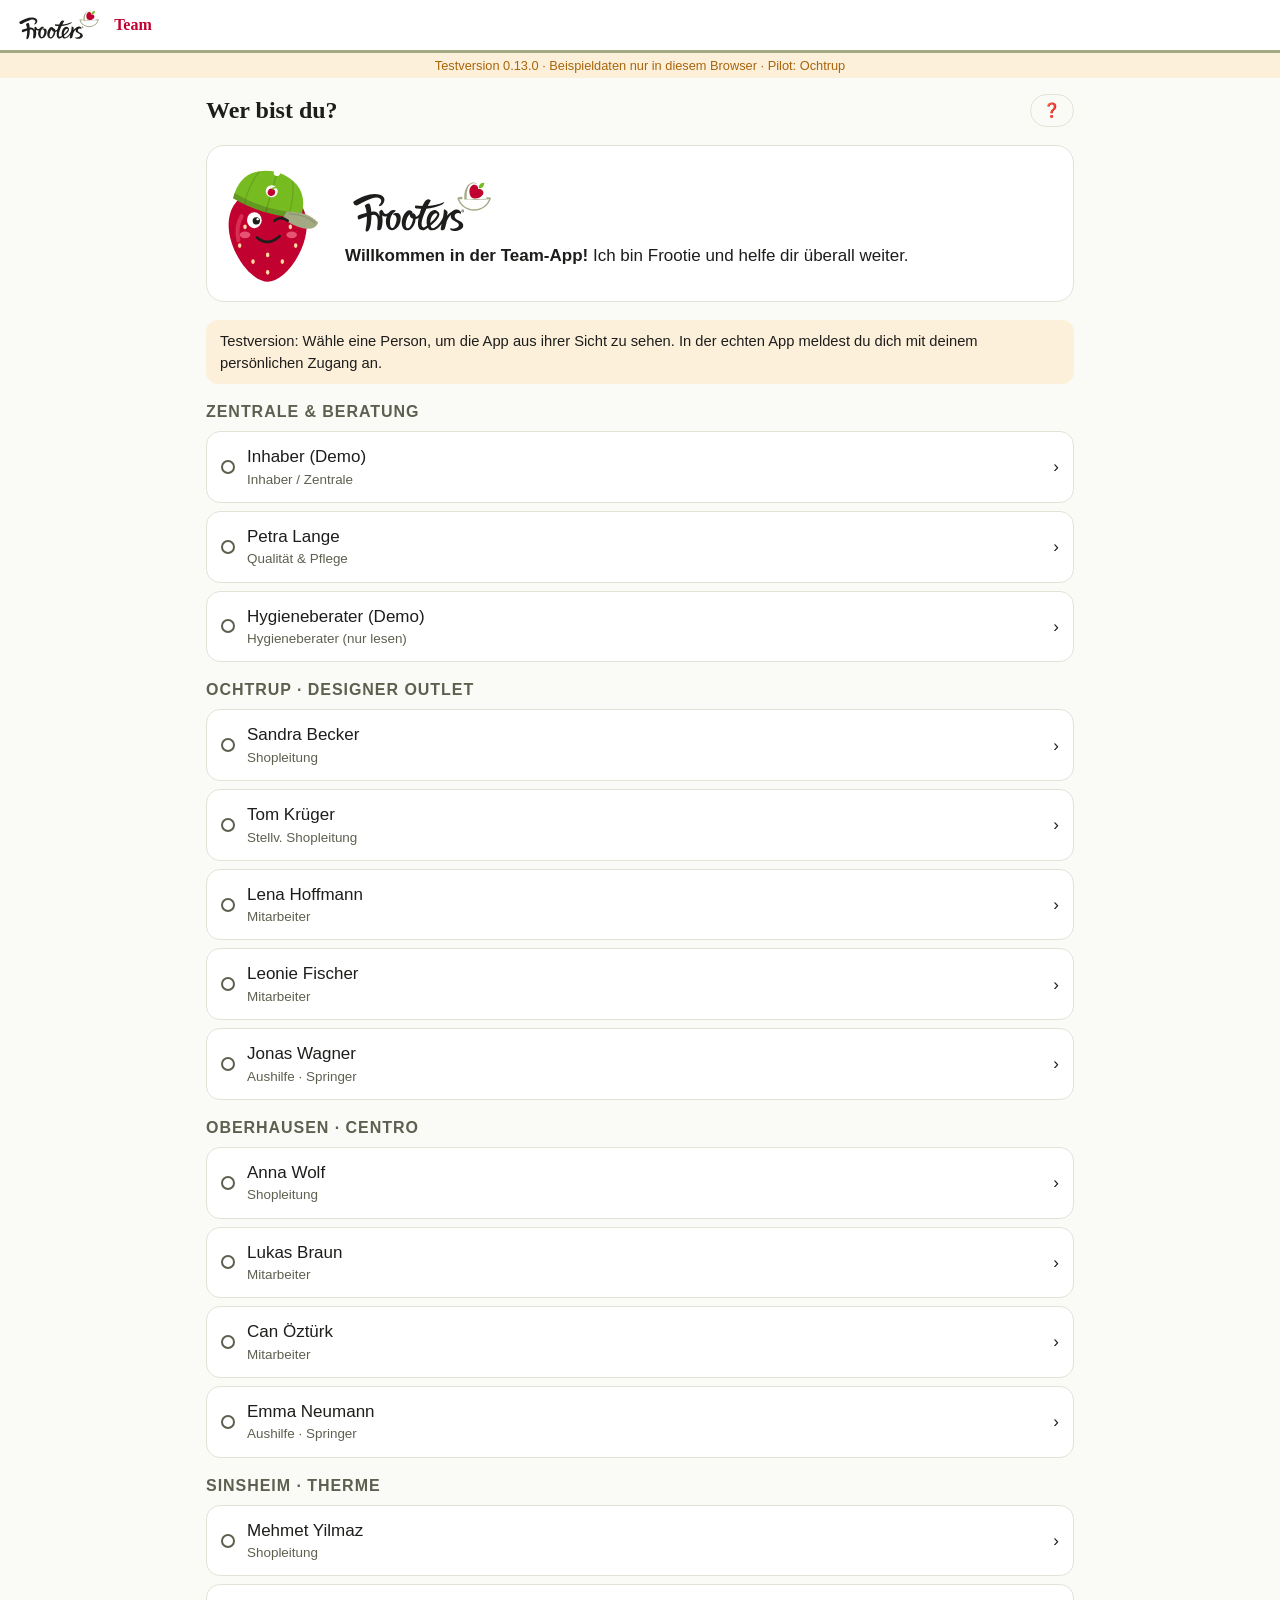
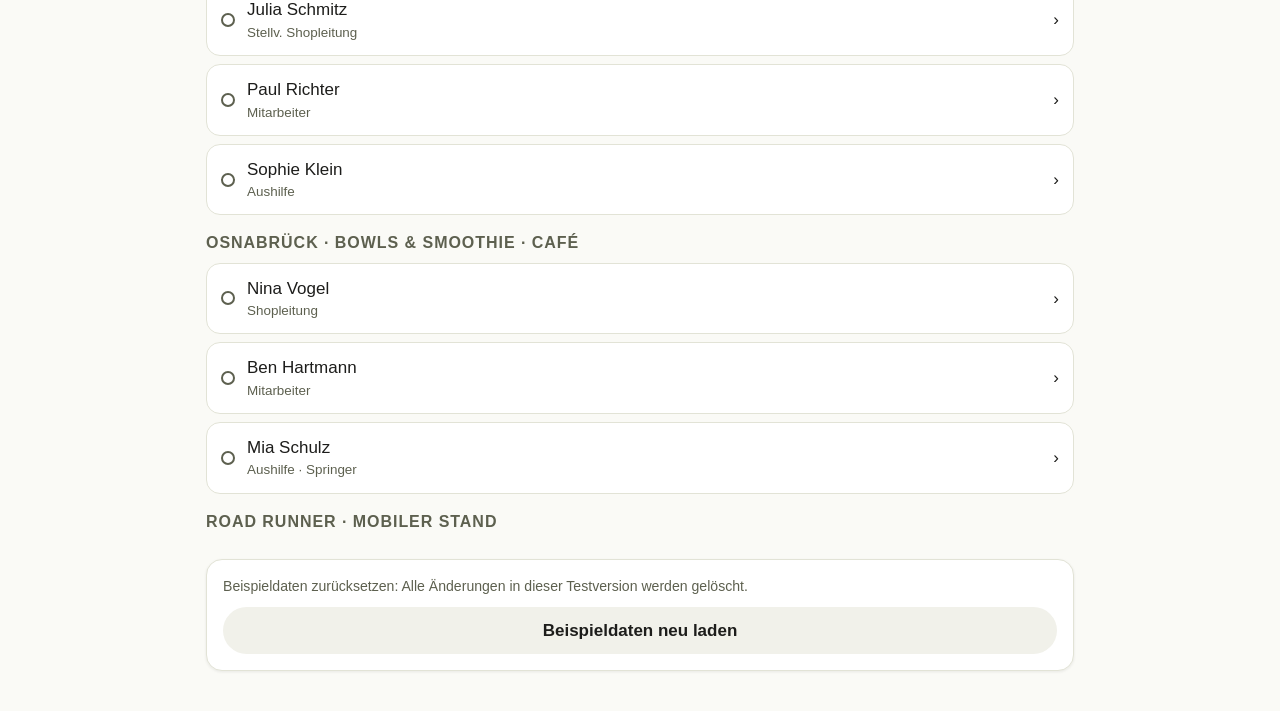
==== index.html @ 91d89b0f "Testversion 0.13.0: Nachrichten und Termine Co-Authored-By: Claude Opus 5.5 <noreply@anthropic.com> " ====
<!doctype html>
<html lang="de">
<head>
<meta charset="utf-8">
<meta name="viewport" content="width=device-width, initial-scale=1, viewport-fit=cover">
<meta name="claude:viewport-fit-sides" content="cover">
<!-- Programmcode nur von hier, keine fremden Seiten, keine fremden Datenziele (Version 0.1 arbeitet nur im Browser) -->
<meta http-equiv="Content-Security-Policy" content="default-src 'self'; script-src 'self'; style-src 'self' 'unsafe-inline'; img-src 'self' data:; connect-src 'self'; manifest-src 'self'; base-uri 'self'; form-action 'self'; object-src 'none'">
<meta name="theme-color" content="#a3a983">
<title>frooters Team</title>
<link rel="manifest" href="manifest.webmanifest">
<link rel="icon" href="frootie.svg" type="image/svg+xml">
<link rel="apple-touch-icon" href="icon-192.png">
<link rel="stylesheet" href="styles.css?v=0.13.0">
</head>
<body>
<div id="app"><div style="padding:32px;text-align:center;font-family:sans-serif"><img src="logo.svg" alt="frooters" style="height:56px"><p>Team-App wird geladen …</p></div></div>
<noscript>Bitte JavaScript einschalten.</noscript>
<script src="logik.js?v=0.13.0"></script>
<script src="daten.js?v=0.13.0"></script>
<script src="buero.js?v=0.13.0"></script>
<script src="app.js?v=0.13.0" data-v="0.13.0"></script>
</body>
</html>
---- styles.css ----
/* frooters Team-App – Farben nach frooters.de: Salbei #A3A983, Rot #C10230, Grün #76BC21, Schrift #1D1D1B */
:root {
  --bg: #fafaf6; --surface: #ffffff; --ink: #1d1d1b; --muted: #5d604f; --line: #e2e3d6;
  --green: #4f8a12; --green-soft: #eef6e2; --red: #c10230; --red-soft: #fbe5ea; --amber: #a8650a; --amber-soft: #fdf0db;
  --sage: #a3a983; --tint: #f1f1ea; --on-red: #ffffff; --shadow: 0 1px 3px rgba(29, 29, 27, .08);
  --f-display: "Arvo", "Rockwell", Georgia, serif; --f-body: "Didact Gothic", "Segoe UI", Roboto, Arial, sans-serif;
}
@media (prefers-color-scheme: dark) {
  :root:not([data-theme="light"]) {
    --bg: #191a16; --surface: #22231e; --ink: #ececE6; --muted: #b5b89f; --line: #393b31;
    --green: #8fd13a; --green-soft: #28361a; --red: #ff6f89; --red-soft: #3c1a22; --amber: #f0b456; --amber-soft: #3a2c14;
    --sage: #b8bd98; --tint: #2b2c25; --on-red: #1d1d1b; --shadow: none; color-scheme: dark;
  }
}
:root[data-theme="dark"] {
    --bg: #191a16; --surface: #22231e; --ink: #ececE6; --muted: #b5b89f; --line: #393b31;
    --green: #8fd13a; --green-soft: #28361a; --red: #ff6f89; --red-soft: #3c1a22; --amber: #f0b456; --amber-soft: #3a2c14;
    --sage: #b8bd98; --tint: #2b2c25; --on-red: #1d1d1b; --shadow: none; color-scheme: dark;
}
* { box-sizing: border-box; }
html, body { margin: 0; }
body { background: var(--bg); color: var(--ink); font-family: var(--f-body); font-size: 17px; line-height: 1.5; -webkit-tap-highlight-color: transparent; }
h1, h2, h3 { font-family: var(--f-display); line-height: 1.2; margin: 0; }
h1 { font-size: 1.5rem; } h2 { font-size: 1.2rem; } h3 { font-size: 1.05rem; }
p { margin: 0; }
button, input, select, textarea { font: inherit; color: inherit; }
button { cursor: pointer; }
:focus-visible { outline: 3px solid var(--green); outline-offset: 2px; }
.muted { color: var(--muted); } .klein { font-size: .88rem; }

/* Kopf */
.kopf { position: sticky; top: 0; z-index: 10; background: var(--surface); border-bottom: 1px solid var(--line);
  padding: max(8px, env(safe-area-inset-top)) max(12px, env(safe-area-inset-right)) 8px max(12px, env(safe-area-inset-left));
  display: flex; align-items: center; gap: 10px; }
.kopf .marke { display: flex; align-items: center; gap: 8px; background: none; border: 0; padding: 0; }
.kopf { border-bottom: 3px solid var(--sage); }
.logo-plate { display: inline-flex; align-items: center; background: #ffffff; border-radius: 8px; padding: 2px 6px; }
.logo { height: 30px; width: auto; display: block; }
.logo.gross { height: 52px; }
.kopf .team { font-family: var(--f-display); font-weight: 700; font-size: 1rem; color: var(--red); }
.willkommen { display: grid; grid-template-columns: 110px minmax(0, 1fr); gap: 14px; align-items: center; background: var(--surface); border: 1px solid var(--line); border-radius: 18px; padding: 14px; }
.willkommen > img { width: 110px; height: auto; }
.willkommen > div { display: grid; gap: 8px; justify-items: start; }
.kopf .rechts { margin-left: auto; display: flex; gap: 6px; flex-wrap: wrap; justify-content: flex-end; }
.chip { border: 1px solid var(--line); background: var(--bg); border-radius: 99px; padding: 5px 12px; font-size: .88rem; white-space: nowrap; }
.chip.fil { background: var(--green-soft); border-color: transparent; color: var(--green); font-weight: 700; }
.demo-band { background: var(--amber-soft); color: var(--amber); font-size: .8rem; text-align: center; padding: 3px 12px; }

/* Inhalt */
main { max-width: 900px; margin: 0 auto; padding: 16px max(16px, env(safe-area-inset-right)) calc(40px + env(safe-area-inset-bottom)) max(16px, env(safe-area-inset-left)); display: grid; gap: 18px; }
.titel { display: flex; align-items: center; gap: 10px; flex-wrap: wrap; }
.zurueck { border: 0; background: var(--tint); border-radius: 99px; width: 38px; height: 38px; font-size: 1.1rem; }
.karte { background: var(--surface); border: 1px solid var(--line); border-radius: 16px; padding: 16px; display: grid; gap: 10px; box-shadow: var(--shadow); min-width: 0; }
.reihe { display: flex; gap: 10px; align-items: center; flex-wrap: wrap; }
.reihe.zw { justify-content: space-between; }
.gitter2 { display: grid; grid-template-columns: repeat(2, minmax(0, 1fr)); gap: 12px; }
.abschnitt { display: grid; gap: 10px; }
.abschnitt > h2 { font-size: 1rem; font-family: var(--f-body); font-weight: 700; color: var(--muted); text-transform: uppercase; letter-spacing: .06em; }

/* Kacheln wie in der Club-App */
.kacheln { display: grid; grid-template-columns: repeat(auto-fill, minmax(150px, 1fr)); gap: 10px; }
.kachel { position: relative; text-align: left; background: var(--surface); border: 1px solid var(--line); border-radius: 16px; padding: 14px; display: grid; gap: 4px; align-content: start; min-height: 104px; box-shadow: var(--shadow); }
.kachel:hover { border-color: var(--green); }
.kachel .sym { font-size: 1.7rem; line-height: 1; }
.kachel b { font-family: var(--f-display); font-size: 1rem; }
.kachel span { font-size: .85rem; color: var(--muted); line-height: 1.3; }
.kachel .zahl { position: absolute; top: 10px; right: 10px; background: var(--red); color: var(--on-red); border-radius: 99px; min-width: 24px; height: 24px; padding: 0 7px; font-size: .8rem; font-weight: 700; display: grid; place-items: center; }

/* Frootie */
.frootie { display: grid; grid-template-columns: 72px minmax(0, 1fr); gap: 12px; align-items: center; }
.frootie img { width: 72px; height: auto; }
.blase { background: var(--surface); border: 1px solid var(--line); border-radius: 16px 16px 16px 4px; padding: 12px 14px; }

/* Knöpfe und Felder */
.btn { border: 0; border-radius: 99px; padding: 11px 20px; font-weight: 700; background: var(--red); color: var(--on-red); }
.btn.zwei { background: var(--green-soft); color: var(--green); }
.btn.drei { background: var(--tint); color: var(--ink); }
.btn.gross { padding: 16px 24px; font-size: 1.1rem; width: 100%; }
.btn:disabled { opacity: .45; cursor: not-allowed; }
.feld { display: grid; gap: 4px; }
.feld label, .feld .lbl { font-size: .88rem; color: var(--muted); }
input[type=text], input[type=number], input[type=date], input[type=time], select, textarea {
  width: 100%; background: var(--bg); border: 1px solid var(--line); border-radius: 10px; padding: 10px 12px; min-width: 0; }
textarea { resize: vertical; }
.wahl { display: flex; flex-wrap: wrap; gap: 6px; }
.wahl button { border: 1px solid var(--line); background: var(--bg); border-radius: 99px; padding: 7px 14px; font-size: .92rem; }
.wahl button.an { background: var(--green-soft); border-color: var(--green); color: var(--green); font-weight: 700; }
.wahl button.an.nein { background: var(--red-soft); border-color: var(--red); color: var(--red); }
.haken { display: flex; gap: 10px; align-items: flex-start; padding: 8px 0; }
.haken input { width: 22px; height: 22px; accent-color: var(--red); margin: 2px 0 0; flex: none; }

/* Listen und Status */
.liste { display: grid; gap: 8px; }
.zeile { display: grid; grid-template-columns: auto minmax(0, 1fr) auto; gap: 12px; align-items: center; background: var(--surface); border: 1px solid var(--line); border-radius: 14px; padding: 12px 14px; text-align: left; width: 100%; }
button.zeile:hover { border-color: var(--green); }
.zeile small { display: block; color: var(--muted); font-size: .84rem; }
.punkt { width: 14px; height: 14px; border-radius: 50%; background: transparent; border: 2px solid var(--muted); }
.st-erledigt .punkt, .punkt.gruen { background: var(--green); border-color: var(--green); }
.st-faellig .punkt, .punkt.gelb { background: var(--amber); border-color: var(--amber); }
.st-ueberfaellig .punkt, .st-verpasst .punkt, .punkt.rot { background: var(--red); border-color: var(--red); }
.st-abweichung .punkt, .st-nicht_moeglich .punkt { background: var(--red); border-color: var(--red); box-shadow: 0 0 0 3px var(--red-soft); }
.st-faellig { border-color: var(--amber); }
.st-ueberfaellig { border-color: var(--red); }
.marke-s { display: inline-block; font-size: .75rem; font-weight: 700; border-radius: 99px; padding: 2px 9px; background: var(--tint); color: var(--muted); }
.marke-s.gruen { background: var(--green-soft); color: var(--green); } .marke-s.rot { background: var(--red-soft); color: var(--red); } .marke-s.gelb { background: var(--amber-soft); color: var(--amber); }
.summe { display: flex; flex-wrap: wrap; gap: 8px; }
.balken { height: 10px; border-radius: 99px; background: var(--tint); overflow: hidden; }
.balken span { display: block; height: 100%; background: var(--green); }
.hinweis { background: var(--amber-soft); color: var(--ink); border-radius: 12px; padding: 10px 14px; font-size: .92rem; }
.hinweis.rot { background: var(--red-soft); }
.hinweis.gruen { background: var(--green-soft); }
.leer { color: var(--muted); text-align: center; padding: 18px; }

.oz-zeile { display: grid; grid-template-columns: 44px minmax(0, 1fr) auto minmax(0, 1fr); gap: 6px; align-items: center; }

/* Einsatzplan */
.plan { display: grid; gap: 10px; }
.tag { background: var(--surface); border: 1px solid var(--line); border-radius: 14px; padding: 12px; display: grid; gap: 8px; }
.tag.zu { opacity: .55; }
.slot { display: grid; grid-template-columns: 96px minmax(0, 1fr); gap: 10px; align-items: start; }
.slot .kopfz { font-size: .85rem; color: var(--muted); display: grid; gap: 2px; }
.namen { display: flex; flex-wrap: wrap; gap: 6px; }
.name { border: 1px solid var(--line); background: var(--bg); border-radius: 99px; padding: 4px 10px; font-size: .88rem; }
.name.springer { border-color: var(--sage); background: var(--tint); }
.name.fehlt { border-color: var(--red); color: var(--red); text-decoration: line-through; }
.name.plus { border-style: dashed; color: var(--green); }

/* Rezept und Quiz */
.gruppen { display: flex; gap: 6px; overflow-x: auto; padding-bottom: 4px; }
.gruppen button { flex: none; }
.allergene { display: flex; flex-wrap: wrap; gap: 6px; }
table.zutaten { width: 100%; border-collapse: collapse; font-size: .95rem; }
table.zutaten td { padding: 7px 4px; border-bottom: 1px solid var(--line); }
table.zutaten td:last-child { text-align: right; white-space: nowrap; font-variant-numeric: tabular-nums; font-weight: 700; }
ol.schritte { margin: 0; padding-left: 1.3em; display: grid; gap: 6px; }
.antworten { display: grid; gap: 8px; }
.antworten button { text-align: left; border: 2px solid var(--line); background: var(--surface); border-radius: 14px; padding: 12px 16px; }
.antworten button.richtig { border-color: var(--green); background: var(--green-soft); }
.antworten button.falsch { border-color: var(--red); background: var(--red-soft); }

/* Fenster */
.fenster-hg { position: fixed; inset: 0; background: rgba(0, 0, 0, .45); z-index: 50; display: grid; align-items: end; justify-items: center; }
.fenster { background: var(--bg); width: min(640px, 100%); max-height: 88vh; overflow: auto; border-radius: 20px 20px 0 0; padding: 18px max(16px, env(safe-area-inset-right)) calc(18px + env(safe-area-inset-bottom)) max(16px, env(safe-area-inset-left)); display: grid; gap: 12px; }
@media (min-width: 700px) { .fenster-hg { align-items: center; } .fenster { border-radius: 20px; } }
.meldung { position: fixed; left: 50%; bottom: calc(18px + env(safe-area-inset-bottom)); transform: translateX(-50%); background: var(--ink); color: var(--bg); padding: 10px 18px; border-radius: 99px; z-index: 60; font-size: .92rem; max-width: calc(100% - 32px); }
.update { background: var(--green); color: #fff; padding: 8px 12px; text-align: center; }
.update button { margin-left: 8px; border: 0; border-radius: 99px; padding: 4px 12px; background: #fff; color: var(--green); font-weight: 700; }

@media (max-width: 560px) {
  .gitter2 { grid-template-columns: minmax(0, 1fr); }
  .kacheln { grid-template-columns: repeat(2, minmax(0, 1fr)); }
  .slot { grid-template-columns: minmax(0, 1fr); gap: 4px; }
  .willkommen { grid-template-columns: 84px minmax(0, 1fr); } .willkommen > img { width: 84px; }
}
@media (prefers-reduced-motion: reduce) { * { transition: none !important; animation: none !important; } }

/* Pinnwand: Zettel wie in der Club-App (4 Farben, leicht schräg) */
:root { --z-gelb: #fff4b8; --z-rose: #ffd9e2; --z-gruen: #dff3c8; --z-blau: #d6ecff; --z-ink: #1d1d1b; }
.wand { display: grid; grid-template-columns: repeat(auto-fill, minmax(160px, 1fr)); gap: 14px; padding: 4px; }
.zettel { position: relative; background: var(--z-gelb); color: var(--z-ink); border-radius: 4px; padding: 12px 12px 10px; box-shadow: 0 3px 8px rgba(0, 0, 0, .14); transform: rotate(var(--dreh, 0deg)); display: grid; gap: 6px; align-content: start; min-height: 120px; }
.zettel::before { content: "📌"; position: absolute; top: -10px; left: 50%; transform: translateX(-50%); font-size: 1.1rem; }
.zettel.f-rose { background: var(--z-rose); } .zettel.f-gruen { background: var(--z-gruen); } .zettel.f-blau { background: var(--z-blau); }
.zettel.wichtig { outline: 3px solid #c10230; }
.zwichtig { font-size: .72rem; font-weight: 700; color: #c10230; letter-spacing: .05em; }
.zkopf { font-size: .78rem; color: #5d604f; }
.ztext { font-size: .98rem; white-space: pre-wrap; word-break: break-word; }
.zfuss { font-size: .75rem; color: #5d604f; }
.zknoepfe { display: flex; flex-wrap: wrap; gap: 6px; align-items: center; }
.zknoepfe .chip { background: rgba(255, 255, 255, .7); color: #1d1d1b; border-color: rgba(0, 0, 0, .12); }
.zknoepfe .marke-s.gruen { background: rgba(255, 255, 255, .7); color: #2f6b0b; }
.klein-btn { padding: 6px 12px; font-size: .85rem; }
.farbwahl { width: 40px; height: 40px; border-radius: 8px !important; border: 2px solid var(--line) !important; color: #1d1d1b !important; font-weight: 700; }
.farbwahl.f-gelb { background: var(--z-gelb) !important; } .farbwahl.f-rose { background: var(--z-rose) !important; } .farbwahl.f-gruen { background: var(--z-gruen) !important; } .farbwahl.f-blau { background: var(--z-blau) !important; }
.farbwahl.an { border-color: #1d1d1b !important; }

/* Besetzung: Wochenraster, Tagesansicht, Matrix */
.matrix-scroll { overflow-x: auto; }
table.bes { border-collapse: separate; border-spacing: 2px; font-size: .78rem; min-width: 100%; }
table.bes th { font-weight: 700; color: var(--muted); padding: 2px 4px; text-align: center; }
table.bes td { min-width: 34px; height: 30px; text-align: center; border-radius: 5px; font-weight: 700; font-variant-numeric: tabular-nums; position: relative; }
table.bes td i { font-style: normal; position: absolute; top: 0; right: 3px; font-size: .7rem; }
.tagknopf { border: 0; background: none; font-weight: 700; padding: 2px 6px 2px 0; white-space: nowrap; text-decoration: underline dotted; color: var(--ink); }
.b-gruen { background: #cfeab2; color: #1f4a07; } .b-gelb { background: #ffe3a3; color: #6b4400; } .b-rot { background: #f7b5c2; color: #7a0019; }
.b-ueber { background: #d4e4f5; color: #1c3d63; } .b-ohne, .b-leer { background: var(--tint); color: var(--muted); } .b-zu { background: transparent; color: var(--muted); font-weight: 400; font-size: .75rem; }
.legende { display: flex; flex-wrap: wrap; gap: 6px 10px; align-items: center; font-size: .8rem; }
.legende > span[class^="b-"], .legende > span[class^="r-"] { border-radius: 99px; padding: 2px 10px; font-weight: 700; }
.gantt { display: grid; gap: 6px; overflow-x: auto; }
.g-zeile { display: grid; grid-template-columns: 110px minmax(260px, 1fr); gap: 8px; align-items: center; }
.g-zeile > span small { display: block; color: var(--muted); font-size: .75rem; }
.g-bahn { position: relative; height: 30px; background: var(--tint); border-radius: 6px; }
.g-kopf .g-bahn { background: none; height: 18px; }
.g-kopf i { position: absolute; transform: translateX(-50%); font-style: normal; font-size: .75rem; color: var(--muted); }
.g-balken { position: absolute; top: 3px; bottom: 3px; border-radius: 6px; font-size: .72rem; font-weight: 700; display: flex; align-items: center; padding: 0 6px; white-space: nowrap; overflow: hidden; color: #fff; }
.r-shopleitung { background: #c10230; color: #fff; } .r-stv { background: #e2405f; color: #fff; } .r-mitarbeiter { background: #4f8a12; color: #fff; } .r-aushilfe { background: #a3a983; color: #1d1d1b; }
.g-balken.fehlt { opacity: .45; text-decoration: line-through; }
.g-slots span { position: absolute; top: 2px; bottom: 2px; border-radius: 3px; font-size: .62rem; font-weight: 700; display: grid; place-items: center; border-right: 1px solid var(--bg); }
table.mx { border-collapse: collapse; width: 100%; font-size: .85rem; }
table.mx th { font-size: .75rem; color: var(--muted); text-align: left; padding: 4px; }
table.mx td { padding: 3px; }
table.mx input { padding: 6px; min-width: 52px; }
table.mx input[type=time] { min-width: 92px; }

/* Urlaubskonto und Urlaubsübersicht */
.konto { display: grid; grid-template-columns: repeat(auto-fit, minmax(80px, 1fr)); gap: 8px; }
.konto > div { background: var(--tint); border-radius: 12px; padding: 8px 10px; display: grid; }
.konto small { color: var(--muted); font-size: .78rem; } .konto b { font-family: var(--f-display); font-size: 1.4rem; }
.konto .rot { background: var(--red-soft); } .konto .gelb { background: var(--amber-soft); }
.rot-txt { color: var(--red); }
table.ukal { border-collapse: separate; border-spacing: 1px; font-size: .72rem; }
table.ukal th { padding: 2px 4px; white-space: nowrap; font-weight: 700; text-align: left; }
table.ukal thead th { text-align: center; min-width: 22px; } table.ukal thead small, table.ukal tbody th small { display: block; font-weight: 400; color: var(--muted); }
table.ukal td { width: 22px; height: 24px; text-align: center; border-radius: 4px; background: var(--tint); }
.u-so { opacity: .5; }
.u-urlaub, .u-sonderurlaub, .u-unbezahlt, .u-freizeitausgleich { background: #cfeab2 !important; } .u-krank, .u-kind_krank { background: #f7b5c2 !important; }
.u-bildungsurlaub, .u-schule { background: #d4e4f5 !important; } .u-antrag { background: #ffe3a3 !important; } .u-abw { background: #e2e3d6 !important; }
.u-summe td { background: transparent; font-weight: 700; } .u-viel { color: var(--red); }
.legende > span[class^="u-"] { border-radius: 99px; padding: 2px 10px; font-weight: 700; color: #1d1d1b; }

/* Büro: Regal mit Ordnern (Ordnerrücken mit Loch und Schild) */
.regal { display: grid; grid-template-columns: repeat(auto-fill, minmax(132px, 1fr)); gap: 12px; padding: 14px; background: linear-gradient(var(--tint), var(--tint)) padding-box; border-radius: 16px; border-bottom: 10px solid #a3a983; }
.ordner { border: 0; background: none; padding: 0; display: grid; gap: 6px; text-align: center; color: var(--ink); }
.ruecken { position: relative; height: 170px; border-radius: 8px 8px 4px 4px; background: var(--o); box-shadow: inset -10px 0 0 rgba(0, 0, 0, .12), 0 4px 10px rgba(0, 0, 0, .15); display: grid; justify-items: center; align-content: start; padding-top: 16px; transition: transform .15s; }
.ordner:hover .ruecken, .ordner:focus-visible .ruecken { transform: translateY(-4px); }
.loch { width: 22px; height: 22px; border-radius: 50%; background: var(--bg); box-shadow: inset 0 2px 3px rgba(0, 0, 0, .3); }
.schild { margin-top: 14px; width: 78%; background: #fffdf5; color: #1d1d1b; border-radius: 4px; padding: 8px 4px; font-size: 1.4rem; display: grid; gap: 4px; }
.schild b { font-family: var(--f-display); font-size: .82rem; line-height: 1.15; }
.o-text { font-size: .8rem; color: var(--muted); line-height: 1.3; }

/* Druckstudio: Formular links, Vorschau rechts (am Handy untereinander) */
.studio { display: grid; grid-template-columns: minmax(0, 1fr) minmax(0, 1fr); gap: 16px; align-items: start; }
.studio-vorschau { position: sticky; top: 70px; }
.vorschau-rahmen { container-type: inline-size; background: #fff; box-shadow: 0 6px 20px rgba(0, 0, 0, .18); border-radius: 4px; overflow: hidden; }
.farbpunkt { display: inline-block; width: 12px; height: 12px; border-radius: 50%; vertical-align: -1px; }
.markierbar { user-select: all; }
table.pakte input { padding: 4px 6px; font-size: .8rem; min-width: 130px; }
table.pakte td { vertical-align: top; } table.pakte .marke-s { margin-top: 3px; }
@media (max-width: 760px) { .studio { grid-template-columns: minmax(0, 1fr); } .studio-vorschau { position: static; order: -1; } }

/* Druckblatt im frooters-Design: Maße in cqw, damit Vorschau und Druck gleich aussehen */
.druckblatt { --dp: #c10230; --dp-hell: #fbe5ea; position: relative; width: 100%; aspect-ratio: 210 / 297; background: #fff; color: #1d1d1b; display: grid; grid-template-rows: auto 1fr auto; font-family: "Didact Gothic", "Segoe UI", Arial, sans-serif; overflow: hidden; }
.druckblatt.quer { aspect-ratio: 297 / 210; }
.dp-kopf { display: flex; align-items: center; justify-content: space-between; gap: 2cqw; padding: 3.5cqw 5cqw 2.5cqw; border-bottom: 1.2cqw solid #a3a983; }
.dp-kopf img { height: 7cqw; } .druckblatt.quer .dp-kopf img { height: 5cqw; }
.dp-kopf span { font-size: 2.2cqw; color: #5d604f; text-align: right; }
.dp-rumpf { padding: 4cqw 6cqw; display: grid; align-content: start; gap: 2.4cqw; min-height: 0; overflow: hidden; }
.dp-symbol { font-size: 12cqw; line-height: 1; text-align: center; }
.druckblatt h1 { font-family: Arvo, Rockwell, Georgia, serif; font-size: 8cqw; line-height: 1.1; color: var(--dp); text-align: center; margin: 0; }
.druckblatt.quer h1 { font-size: 5.5cqw; }
.druckblatt h2 { font-family: Arvo, Rockwell, Georgia, serif; font-size: 3.6cqw; color: #5d604f; text-align: center; margin: 0; font-weight: 400; }
.druckblatt h3 { font-family: Arvo, Georgia, serif; font-size: 2.6cqw; margin: 1.5cqw 0 0; color: var(--dp); }
.dp-text { font-size: 4.4cqw; line-height: 1.45; text-align: center; }
.druckblatt.quer .dp-text { font-size: 3cqw; }
.dp-zeiten { font-size: 5cqw; font-variant-numeric: tabular-nums; background: var(--dp-hell); border-radius: 2cqw; padding: 3cqw; }
.dp-preis { justify-self: center; color: #fff; font-family: Arvo, Georgia, serif; font-size: 11cqw; border-radius: 50%; width: 34cqw; height: 34cqw; display: grid; place-items: center; transform: rotate(-6deg); box-shadow: 0 1cqw 2cqw rgba(0, 0, 0, .2); }
table.dp-preise { width: 100%; border-collapse: collapse; font-size: 3.6cqw; }
table.dp-preise td { padding: .45em 1cqw; border-bottom: .3cqw dotted #a3a983; vertical-align: bottom; }
table.dp-preise td.a small { display: block; font-size: .65em; color: #5d604f; }
table.dp-preise td.p { text-align: right; white-space: nowrap; font-family: Arvo, Georgia, serif; font-weight: 700; color: var(--dp); }
table.dp-allergene { width: 100%; border-collapse: collapse; font-size: 1.5cqw; }
table.dp-allergene th { background: var(--dp-hell); padding: .6cqw; height: 7em; vertical-align: bottom; }
table.dp-allergene th span { writing-mode: vertical-rl; transform: rotate(180deg); white-space: nowrap; }
table.dp-allergene th:first-child { text-align: left; vertical-align: middle; }
table.dp-allergene td { border-bottom: .15cqw solid #e2e3d6; padding: .3em .5cqw; text-align: center; color: var(--dp); }
table.dp-allergene td:first-child { text-align: left; color: #1d1d1b; }
.dp-klein { font-size: 1.6cqw; color: #5d604f; margin: 0; }
.dp-fuss { display: flex; justify-content: space-between; align-items: flex-end; gap: 2cqw; padding: 2cqw 5cqw 3cqw; background: var(--dp-hell); font-size: 2.4cqw; color: #5d604f; }
.dp-fuss img { height: 11cqw; margin-bottom: -1cqw; } .druckblatt.quer .dp-fuss img { height: 7cqw; }
.druckblatt.bericht .dp-rumpf { gap: 1cqw; } .druckblatt.bericht h1 { font-size: 5cqw; text-align: left; } .druckblatt.bericht h2 { text-align: left; font-size: 2.4cqw; }
table.dp-hyg { width: 100%; border-collapse: collapse; font-size: 1.6cqw; }
table.dp-hyg th { text-align: left; background: var(--dp-hell); padding: .5cqw .8cqw; } table.dp-hyg td { border-bottom: .15cqw solid #e2e3d6; padding: .5cqw .8cqw; vertical-align: top; }
table.dp-hyg tr.dp-auff td { background: #fbe5ea; }
.druckblatt.bericht { aspect-ratio: auto; min-height: 141cqw; overflow: visible; }
.brief-rumpf { font-size: 2.3cqw; line-height: 1.5; gap: 0; padding-top: 3cqw; }
.b-absz { font-size: 1.5cqw; color: #5d604f; text-decoration: underline; margin-bottom: 1cqw; }
.b-an { min-height: 18cqw; } .b-datum { text-align: right; margin: 2cqw 0; } .b-betreff { font-weight: 700; margin-bottom: 3cqw; }
.b-gruss { margin-top: 4cqw; }

/* Drucken: nur das Druckblatt, A4 randlos */
#druckbereich { display: none; }

/* ---------- 0.8.0: PC-Ansicht und Mitarbeiter ---------- */
.gitter3 { display: grid; grid-template-columns: repeat(3, minmax(0, 1fr)); gap: 12px; }
.ma-form h3 { margin-top: 8px; padding-top: 10px; border-top: 1px solid var(--line); color: var(--red); }
.ma-form select, .ma-form input[type="text"], .ma-form input[type="number"], .ma-form input[type="date"], .ma-form input[type="time"] { min-width: 0; }
.tagwahl { position: relative; }
.tagwahl input { position: absolute; opacity: 0; inset: 0; margin: 0; cursor: pointer; }
.tagwahl span { display: inline-block; border: 1px solid var(--line); background: var(--bg); border-radius: 99px; padding: 6px 12px; font-size: .9rem; min-width: 44px; text-align: center; }
.tagwahl input:checked + span { background: var(--green-soft); border-color: var(--green); color: var(--green); font-weight: 700; }
.tagwahl input:focus-visible + span { outline: 3px solid var(--green); outline-offset: 2px; }
.ber-zeile, .spr-zeile { display: grid; grid-template-columns: minmax(0, 1.3fr) minmax(0, 1fr) auto minmax(0, 1fr); gap: 8px; align-items: center; }
.spr-zeile { grid-template-columns: minmax(0, 1.4fr) minmax(0, 1fr) minmax(0, 1fr); }
.spr-zeile .haken { padding: 4px 0; }
.ueber-box { background: var(--amber-soft); border-radius: 12px; padding: 8px 12px; display: grid; gap: 6px; }
.filterleiste { gap: 10px; align-items: end; }
.filter { display: grid; gap: 2px; font-size: .8rem; color: var(--muted); }
.filter select, .filter input { font-size: .92rem; padding: 6px 10px; border: 1px solid var(--line); border-radius: 10px; background: var(--surface); color: var(--ink); }
.zeile-hinweis { border: 0; text-align: left; width: 100%; cursor: pointer; }
.btn.datei { cursor: pointer; display: inline-block; }
.tab-karte { overflow-x: auto; }
table.pc-tab { width: 100%; border-collapse: collapse; font-size: .86rem; }
table.pc-tab th { text-align: left; font-size: .74rem; text-transform: uppercase; letter-spacing: .05em; color: var(--muted); padding: 6px 8px; border-bottom: 2px solid var(--line); white-space: nowrap; }
table.pc-tab td { padding: 7px 6px; border-bottom: 1px solid var(--line); vertical-align: top; }
table.pc-tab td small { display: block; color: var(--muted); font-size: .8rem; }
table.pc-tab th.z { text-align: right; }
table.pc-tab td.z { text-align: right; white-space: nowrap; font-variant-numeric: tabular-nums; }
table.pc-tab tr[data-go] { cursor: pointer; } table.pc-tab tr[data-go]:hover td { background: var(--tint); }
table.pc-tab tr.gewaehlt td { background: var(--green-soft); } table.pc-tab tr.inaktiv td { opacity: .55; }
@media (max-width: 560px) { .gitter3 { grid-template-columns: repeat(2, minmax(0, 1fr)); } .ber-zeile { grid-template-columns: minmax(0, 1fr) minmax(0, 1fr) auto minmax(0, 1fr); } .spr-zeile { grid-template-columns: minmax(0, 1fr) minmax(0, 1fr); } .spr-zeile > :last-child { grid-column: 1 / -1; } }
/* PC: Seitenleiste links, Inhalt breit */
.pc-rahmen { display: grid; grid-template-columns: 240px minmax(0, 1fr); align-items: start; }
.pc-nav { position: sticky; top: 64px; max-height: calc(100vh - 64px); overflow-y: auto; background: var(--surface); border-right: 1px solid var(--line); padding: 12px 10px 24px; display: grid; gap: 2px; align-content: start; min-height: calc(100vh - 64px); }
.pc-nav h3 { font-family: var(--f-body); font-size: .72rem; text-transform: uppercase; letter-spacing: .08em; color: var(--muted); margin: 12px 10px 4px; }
.pc-nav button { display: flex; align-items: center; gap: 10px; width: 100%; text-align: left; border: 0; background: none; padding: 7px 10px; border-radius: 10px; font-size: .92rem; color: var(--ink); }
.pc-nav button:hover { background: var(--tint); }
.pc-nav button.an { background: var(--red-soft); color: var(--red); font-weight: 700; }
.pc-nav .zahl { margin-left: auto; background: var(--red); color: var(--on-red); border-radius: 99px; min-width: 22px; padding: 0 6px; font-size: .75rem; font-weight: 700; text-align: center; }
.pc-rahmen main { max-width: 1500px; margin: 0; width: 100%; padding: 20px 28px 48px; }
.ma-pc { display: grid; grid-template-columns: minmax(0, 1.6fr) minmax(360px, 1fr); gap: 18px; align-items: start; }
.ma-detail { position: sticky; top: 76px; max-height: calc(100vh - 90px); overflow-y: auto; display: grid; gap: 10px; padding-right: 4px; }

/* ---------- 0.9.0: Zutaten, Allergene, Freigaben ---------- */
.tabs button { font-weight: 700; }
table.al-tab th.al { text-align: center; padding: 6px 2px; font-size: .68rem; letter-spacing: 0; }
table.al-tab td.al { text-align: center; padding: 7px 2px; width: 34px; }
.al-ja { color: var(--red); font-size: 1.05rem; } .al-sp { color: var(--red); font-size: 1rem; }
table.al-tab tr.offen td { background: var(--amber-soft); }
table.pc-tab small.warn { color: var(--amber); font-weight: 700; }
.al-gitter { display: grid; grid-template-columns: repeat(auto-fill, minmax(330px, 1fr)); gap: 4px 20px; }
.al-zeile { display: flex; align-items: center; justify-content: space-between; gap: 10px; padding: 5px 0; border-bottom: 1px solid var(--line); }
.al-wahl { display: flex; gap: 4px; }
.al-wahl .tagwahl span { min-width: 0; padding: 4px 10px; font-size: .85rem; }
.al-wahl .tagwahl.ja input:checked + span { background: var(--red-soft); border-color: var(--red); color: var(--red); }
.al-wahl .tagwahl.spuren input:checked + span { background: var(--amber-soft); border-color: var(--amber); color: var(--amber); }
.al-wahl .tagwahl.nein input:checked + span { background: var(--tint); border-color: var(--muted); color: var(--ink); }
ul.aend { margin: 0; padding-left: 1.2em; display: grid; gap: 2px; }

/* ---------- 0.10.0: Sortiment & Bestellung ---------- */
input.bm { width: 84px; text-align: right; padding: 6px 8px; border: 1px solid var(--line); border-radius: 8px; background: var(--surface); color: var(--ink); }
table.best-tab tr.unter td { background: var(--red-soft); }
.warn-txt { color: var(--red); }
.inv-zeile { display: flex; align-items: center; justify-content: space-between; gap: 12px; padding: 8px 0; border-bottom: 1px solid var(--line); }
.inv-zeile label { display: grid; } .inv-zeile label small { color: var(--muted); font-size: .82rem; }
.inv-feld { display: flex; align-items: center; gap: 6px; flex: none; }
.inv-feld input { width: 96px; font-size: 1.1rem; text-align: right; padding: 8px 10px; border: 1px solid var(--line); border-radius: 10px; background: var(--surface); color: var(--ink); }
.inv-feld span { min-width: 2.4em; color: var(--muted); }
a.btn { text-decoration: none; display: inline-block; }
.bs-kopf { display: grid; grid-template-columns: 1fr 1fr; gap: 4cqw; font-size: 2.4cqw; line-height: 1.45; }
.bs-kopf small { display: block; color: #5d604f; font-size: 1.8cqw; text-transform: uppercase; letter-spacing: .08em; }
table.dp-bestell { width: 100%; border-collapse: collapse; font-size: 2.4cqw; }
table.dp-bestell th { text-align: left; background: var(--dp-hell); padding: 1cqw; font-size: 1.9cqw; }
table.dp-bestell td { padding: 1.2cqw 1cqw; border-bottom: .2cqw solid #e2e3d6; vertical-align: top; }
table.dp-bestell td small { display: block; color: #5d604f; font-size: 1.8cqw; }
table.dp-bestell .z { text-align: right; white-space: nowrap; }
.bestellblatt h1 { text-align: left; }

/* ---------- 0.11.0: Umsatz & Personal ---------- */
.um-tab { display: grid; gap: 4px; }
.um-zeile { display: grid; grid-template-columns: 62px minmax(0, 1fr) 92px 92px; gap: 10px; align-items: center; padding: 4px 6px; border-radius: 8px; font-size: .9rem; }
.um-zeile.knapp { background: var(--red-soft); } .um-zeile.ruhig { background: var(--green-soft); }
.um-h { font-variant-numeric: tabular-nums; color: var(--muted); }
.um-bahn { position: relative; height: 24px; background: var(--tint); border-radius: 6px; overflow: hidden; }
.um-balken { position: absolute; inset: 0 auto 0 0; background: var(--sage); border-radius: 6px; }
.um-wert { position: relative; padding-left: 8px; line-height: 24px; font-weight: 700; font-variant-numeric: tabular-nums; }
.um-p { white-space: nowrap; font-size: .8rem; letter-spacing: -2px; } .um-p small { letter-spacing: 0; margin-left: 6px; color: var(--muted); font-size: .8rem; }
.um-jp { text-align: right; font-variant-numeric: tabular-nums; color: var(--muted); font-size: .85rem; }
.kpi small { display: block; color: var(--muted); font-size: .8rem; } .kpi b { font-family: var(--f-display); font-size: 1.4rem; }
table.pc-tab td.minus { color: var(--red); } table.pc-tab td.plus { color: var(--green); }
@media (max-width: 560px) { .um-zeile { grid-template-columns: 46px minmax(0, 1fr) 62px; } .um-jp { display: none; } .um-p { letter-spacing: 0; } .um-p { font-size: 0; } .um-p small { font-size: .8rem; margin: 0; } .um-p::before { content: "👤"; font-size: .8rem; } }

/* ---------- 0.12.0: Bedienkonzept wie in der Club-App ---------- */
html.gross body { font-size: 20px; }
html.gross .kachel b { font-size: 1.12rem; }
html.kachel-klein .kacheln { grid-template-columns: repeat(auto-fill, minmax(118px, 1fr)); gap: 8px; }
html.kachel-klein .kachel { min-height: 82px; padding: 10px; } html.kachel-klein .kachel > span:not(.sym):not(.zahl) { display: none; } html.kachel-klein .kachel .sym { font-size: 1.4rem; }
.blase-knoepfe { display: flex; gap: 6px; flex-wrap: wrap; margin-top: 8px; }
.zeile.aus { opacity: .55; }

/* ---------- 0.13.0: Nachrichten und Termine ---------- */
.chat-rechts { display: grid; justify-items: end; gap: 2px; } .chat-rechts small { color: var(--muted); font-size: .75rem; white-space: nowrap; }
.zahl-s { background: var(--red); color: var(--on-red); border-radius: 99px; min-width: 22px; padding: 0 7px; font-size: .78rem; font-weight: 700; text-align: center; }
.chat-liste { display: grid; gap: 6px; padding-bottom: 90px; }
.chat-tag { justify-self: center; font-size: .78rem; color: var(--muted); background: var(--tint); border-radius: 99px; padding: 2px 10px; margin: 6px 0; }
.blase-chat { max-width: 82%; justify-self: start; background: var(--surface); border: 1px solid var(--line); border-radius: 14px 14px 14px 4px; padding: 7px 11px; display: grid; gap: 2px; }
.blase-chat.eigen { justify-self: end; background: var(--green-soft); border-color: transparent; border-radius: 14px 14px 4px 14px; }
.blase-chat b { font-size: .8rem; color: var(--red); } .blase-chat small { justify-self: end; font-size: .72rem; color: var(--muted); }
.blase-chat .lese { border: 0; background: none; padding: 0 0 0 4px; color: var(--muted); font-size: .75rem; cursor: pointer; } .blase-chat .lese.alle { color: var(--green); font-weight: 700; }
.chat-eingabe { position: sticky; bottom: 0; display: flex; gap: 8px; align-items: flex-end; background: var(--bg); padding: 10px 0 calc(10px + env(safe-area-inset-bottom)); border-top: 1px solid var(--line); }
.chat-eingabe textarea { flex: 1; min-width: 0; resize: vertical; border: 1px solid var(--line); border-radius: 14px; padding: 9px 12px; background: var(--surface); color: var(--ink); }
.chat-eingabe .btn { padding: 11px 16px; }
.t-datum { display: grid; justify-items: center; min-width: 42px; background: var(--red-soft); color: var(--red); border-radius: 10px; padding: 3px 6px; line-height: 1.1; } .t-datum b { font-size: 1.15rem; } .t-datum small { font-size: .72rem; }
.wahl-liste { display: grid; grid-template-columns: repeat(auto-fill, minmax(180px, 1fr)); gap: 0 12px; }
@media print {
  body > *:not(#druckbereich) { display: none !important; }
  #druckbereich { display: block; container-type: inline-size; width: 100%; }
  #druckbereich .druckblatt { box-shadow: none; break-inside: avoid; }
  #druckbereich .druckblatt:not(.bericht) { height: 100vh; aspect-ratio: auto; }
  * { -webkit-print-color-adjust: exact; print-color-adjust: exact; }
}
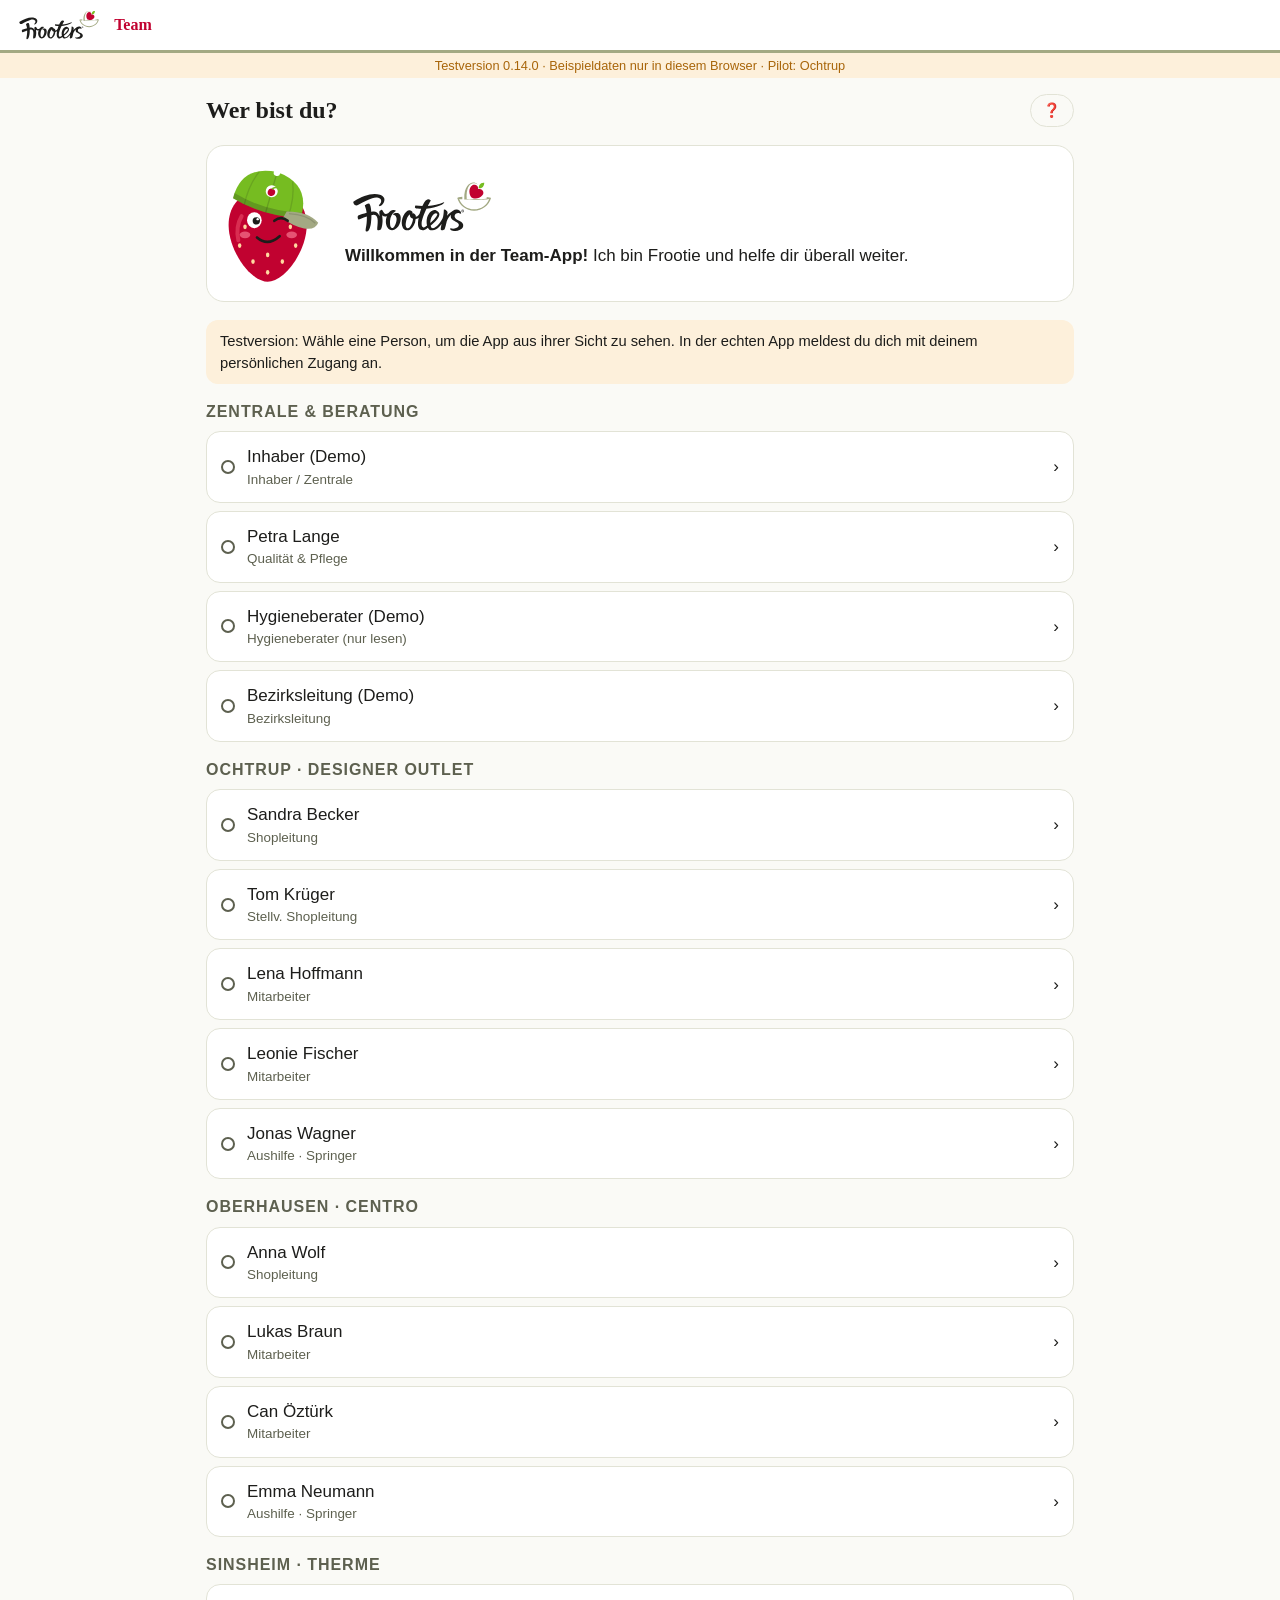
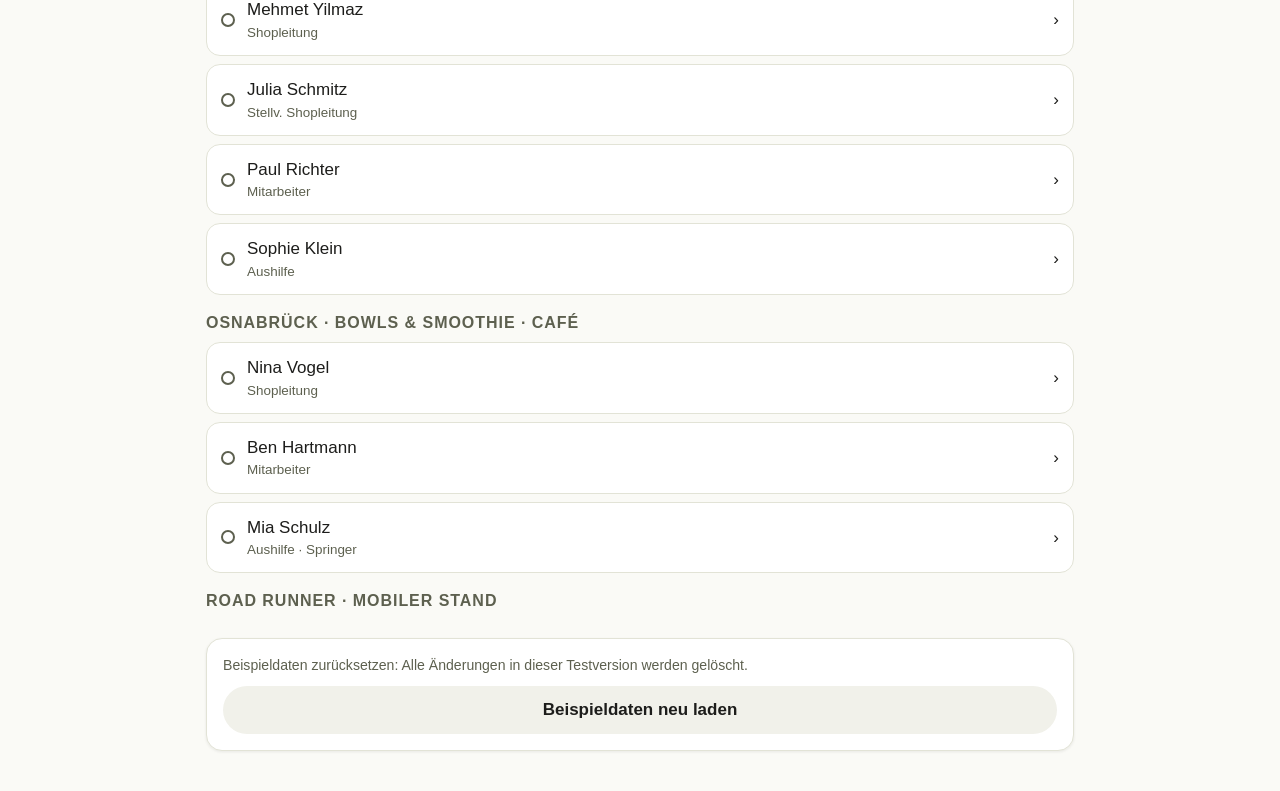
==== commit efac2293: "Testversion 0.14.0: Büro wie in der Club-App Co-Authored-By: Claude Opus 5.5 <noreply@anthropic.com>" ====
--- a/index.html
+++ b/index.html
@@ -11,14 +11,14 @@
 <link rel="manifest" href="manifest.webmanifest">
 <link rel="icon" href="frootie.svg" type="image/svg+xml">
 <link rel="apple-touch-icon" href="icon-192.png">
-<link rel="stylesheet" href="styles.css?v=0.13.0">
+<link rel="stylesheet" href="styles.css?v=0.14.0">
 </head>
 <body>
 <div id="app"><div style="padding:32px;text-align:center;font-family:sans-serif"><img src="logo.svg" alt="frooters" style="height:56px"><p>Team-App wird geladen …</p></div></div>
 <noscript>Bitte JavaScript einschalten.</noscript>
-<script src="logik.js?v=0.13.0"></script>
-<script src="daten.js?v=0.13.0"></script>
-<script src="buero.js?v=0.13.0"></script>
-<script src="app.js?v=0.13.0" data-v="0.13.0"></script>
+<script src="logik.js?v=0.14.0"></script>
+<script src="daten.js?v=0.14.0"></script>
+<script src="buero.js?v=0.14.0"></script>
+<script src="app.js?v=0.14.0" data-v="0.14.0"></script>
 </body>
 </html>
--- a/styles.css
+++ b/styles.css
@@ -389,6 +389,87 @@
 .chat-eingabe .btn { padding: 11px 16px; }
 .t-datum { display: grid; justify-items: center; min-width: 42px; background: var(--red-soft); color: var(--red); border-radius: 10px; padding: 3px 6px; line-height: 1.1; } .t-datum b { font-size: 1.15rem; } .t-datum small { font-size: .72rem; }
 .wahl-liste { display: grid; grid-template-columns: repeat(auto-fill, minmax(180px, 1fr)); gap: 0 12px; }
+
+/* ---------- 0.14.0: Büro als Raum wie in der Club-App (Aktenschrank mit Jalousie, Ordner, Schreibtisch) ---------- */
+:root { --bu-wand1: #f1f2ea; --bu-wand2: #e4e6d6; --bu-brett1: #b9976d; --bu-brett2: #a4835b; --bu-tisch1: #cdb08a; --bu-tisch2: #b8996f; --bu-lam1: #fbfbf6; --bu-lam2: #e8eadc; --bu-lam3: #c9cdb3; --bu-zeile1: #eceee2; --bu-zeile2: #dfe2cf; --bu-schrift: #c10230; }
+:root[data-theme="dark"] { --bu-wand1: #34362c; --bu-wand2: #2c2e25; --bu-tisch1: #5a4836; --bu-tisch2: #4e3e2f; --bu-lam1: #5c604a; --bu-lam2: #4f533f; --bu-lam3: #3e4232; --bu-zeile1: #34362c; --bu-zeile2: #2a2c24; --bu-schrift: #ff8fa5; }
+@media (prefers-color-scheme: dark) { :root:not([data-theme="light"]) { --bu-wand1: #34362c; --bu-wand2: #2c2e25; --bu-tisch1: #5a4836; --bu-tisch2: #4e3e2f; --bu-lam1: #5c604a; --bu-lam2: #4f533f; --bu-lam3: #3e4232; --bu-zeile1: #34362c; --bu-zeile2: #2a2c24; --bu-schrift: #ff8fa5; } }
+.bu-gruss { display: grid; gap: 6px; }
+.bu-raum { border-radius: 18px; overflow: hidden; box-shadow: 0 4px 16px rgba(0, 0, 0, .14); }
+.bu-schrank { position: relative; }
+.bu-schrank-zeile { display: flex; align-items: center; gap: 8px; width: 100%; border: 0; padding: 12px 14px; color: var(--ink); text-align: left; background: linear-gradient(180deg, var(--bu-zeile1), var(--bu-zeile2)); border-bottom: 3px solid var(--bu-brett2); }
+.bu-schrank-zeile b { font-family: var(--f-display); font-size: 1.05rem; } .bu-schrank-zeile small { flex: 1; color: var(--muted); font-weight: 700; } .bu-schrank-pfeil { font-size: 1.3rem; font-weight: 900; line-height: 1; }
+.bu-schrank-koerper { position: relative; overflow: hidden; }
+.bu-wand { background: linear-gradient(180deg, var(--bu-wand1), var(--bu-wand2)); padding: 12px 12px 0; }
+.bu-regal { display: grid; grid-template-columns: repeat(auto-fit, 48px); grid-auto-rows: 226px; justify-content: center; column-gap: 6px; margin: 0 -12px; padding: 0 12px;
+  background: repeating-linear-gradient(180deg, transparent 0 210px, var(--bu-brett1) 210px 214px, var(--bu-brett2) 214px 226px); }
+.bu-ordner { width: 48px; height: 204px; align-self: end; margin-bottom: 16px; position: relative; border: none; padding: 8px 0 10px; border-radius: 5px 5px 2px 2px;
+  background: linear-gradient(90deg, rgba(0,0,0,.18), transparent 22%, transparent 78%, rgba(0,0,0,.14)), var(--of); color: #fffdf8;
+  display: flex; flex-direction: column; align-items: center; gap: 6px; transition: transform .18s ease, box-shadow .18s ease; box-shadow: 0 1px 2px rgba(0,0,0,.25); }
+.bu-ordner:hover, .bu-ordner:focus-visible { transform: translateY(-8px); box-shadow: 0 8px 14px rgba(0,0,0,.25); }
+.bu-ordner:active { transform: translateY(-12px) scale(1.02); }
+.bu-osym { font-size: 1.25rem; line-height: 1; }
+.bu-otext { flex: 1; writing-mode: vertical-rl; transform: rotate(180deg); background: #fbf7ef; color: #3b2f2a; border-radius: 3px; padding: 6px 3px; font-weight: 800; font-size: .84rem; white-space: nowrap; overflow: hidden; text-overflow: ellipsis; max-height: 150px; }
+.bu-oloch { width: 15px; height: 15px; border-radius: 50%; background: rgba(0,0,0,.25); box-shadow: inset 0 2px 3px rgba(0,0,0,.35); }
+.bu-ozahl { position: absolute; top: -7px; right: -5px; min-width: 20px; height: 20px; border-radius: 10px; background: var(--red); color: #fff; font-size: .75rem; font-weight: 800; display: flex; align-items: center; justify-content: center; padding: 0 5px; box-shadow: 0 1px 3px rgba(0,0,0,.3); }
+/* Jalousie: senkrechte Lamellen mit „frooters“, klappen auf und fahren nach links zusammen */
+.bu-jalousie { position: absolute; top: 0; bottom: 0; left: 0; width: 100%; z-index: 2; overflow: hidden; pointer-events: none; perspective: 700px; transition: width 1s cubic-bezier(.45,.05,.3,1) .3s; }
+.bu-schrank.auf .bu-jalousie { width: 0; }
+.bu-jal-lamellen { position: absolute; inset: 0; display: flex; gap: 1px; background: rgba(29, 29, 27, .25); }
+.bu-jal-lamelle { flex: 1; position: relative; display: flex; justify-content: center; transform-origin: center; transition: transform .32s ease; background: linear-gradient(to right, var(--bu-lam1) 0%, var(--bu-lam2) 45%, var(--bu-lam3) 100%); box-shadow: 1px 0 2px rgba(0,0,0,.25); }
+.bu-schrank.auf .bu-jal-lamelle { transform: rotateY(68deg); }
+.bu-jal-lamelle > b { position: absolute; top: calc(50% + 30px); font: 700 clamp(12px, 3.6vw, 22px)/1 var(--f-display); color: var(--bu-schrift); }
+.bu-jal-marke { position: absolute; top: 50%; left: 50%; transform: translate(-50%, -64%); display: grid; justify-items: center; gap: 2px; transition: opacity .3s; }
+.bu-jal-marke img { width: 130px; height: auto; filter: grayscale(.3) opacity(.55); } .bu-jal-marke small { font: italic 700 .85rem/1 var(--f-display); color: var(--bu-schrift); }
+.bu-schrank.auf .bu-jal-marke { opacity: 0; }
+.bu-jal-griff { position: absolute; top: 50%; right: 8px; z-index: 3; width: 44px; height: 44px; margin-top: -22px; border-radius: 50%; border: 2px solid #fff; color: #fff; font-size: 1.05rem;
+  background: radial-gradient(circle at 40% 35%, #e0365c, #c10230 70%); box-shadow: 0 3px 8px rgba(0,0,0,.35); transition: right 1s cubic-bezier(.45,.05,.3,1) .3s; }
+.bu-schrank.auf .bu-jal-griff { right: calc(100% - 40px); top: 22px; width: 34px; height: 34px; margin-top: -17px; font-size: .85rem; opacity: .9; }
+@media (prefers-reduced-motion: reduce) { .bu-jalousie, .bu-jal-lamelle, .bu-jal-griff { transition: none; } }
+/* Schreibtisch mit Pinnwand und gezeichneten Teilen */
+.bu-tisch { position: relative; background: linear-gradient(180deg, var(--bu-tisch1), var(--bu-tisch2)); padding: 16px 12px 14px; }
+.bu-tisch::before { content: ""; position: absolute; left: 0; right: 0; top: 0; height: 6px; background: rgba(0,0,0,.12); }
+.bu-pinnwand { margin: 0 auto 12px; max-width: 520px; padding: 12px 10px 8px; border-radius: 10px; border: 5px solid #8b6440; background: radial-gradient(circle at 20% 30%, rgba(0,0,0,.05) 1px, transparent 2px) 0 0/9px 9px, #c79a63; box-shadow: inset 0 2px 6px rgba(0,0,0,.25); }
+.bu-zettelreihe { display: flex; gap: 14px; justify-content: space-between; align-items: flex-start; }
+.bu-zettel { position: relative; flex: 1 1 0; min-width: 0; border: none; text-align: left; color: #4a3b1a; background: #f6e7a8; padding: 16px 12px 10px; transform: rotate(-1.5deg); box-shadow: 0 4px 8px rgba(0,0,0,.2); border-radius: 2px 2px 10px 2px; font-size: .9rem; }
+.bu-zettel b { display: block; font-size: .7rem; text-transform: uppercase; letter-spacing: .05em; opacity: .75; }
+.bu-zettel.gruen { background: #e2f0cf; color: #2f4d12; transform: rotate(1.5deg); }
+.bu-zettel::before { content: ""; position: absolute; top: -6px; left: 50%; width: 16px; height: 16px; margin-left: -8px; border-radius: 50%; background: radial-gradient(circle at 35% 30%, #f3a59a, #c10230 55%, #6e0a1c); box-shadow: 0 2px 3px rgba(0,0,0,.35); }
+.bu-zettel.gruen::before { background: radial-gradient(circle at 35% 30%, #c7e89a, #4f8a12 55%, #2a4a09); }
+.bu-platte { display: grid; grid-template-columns: repeat(4, minmax(0, 1fr)); grid-auto-flow: dense; gap: 8px; align-items: end; max-width: 760px; margin: 0 auto; }
+@media (min-width: 640px) { .bu-platte { grid-template-columns: repeat(6, minmax(0, 1fr)); } }
+.bu-obj { position: relative; border: 0; background: none; padding: 2px; display: grid; justify-items: center; align-content: end; gap: 3px; color: #3b2f2a; min-width: 0; min-height: 44px; }
+.bu-obj svg { width: 100%; max-width: 92px; height: auto; display: block; filter: drop-shadow(0 3px 3px rgba(0,0,0,.28)); transition: transform .15s; }
+.bu-obj:hover svg, .bu-obj:focus-visible svg { transform: translateY(-3px) scale(1.04); }
+.bu-olabel { font-size: .72rem; font-weight: 800; line-height: 1.1; text-align: center; background: rgba(255,253,246,.85); color: #3b2f2a; padding: 2px 6px; border-radius: 6px; max-width: 100%; overflow: hidden; text-overflow: ellipsis; white-space: nowrap; }
+.bu-dzahl { position: absolute; top: 0; right: 8%; min-width: 22px; height: 22px; border-radius: 11px; background: var(--red); color: #fff; font-size: .78rem; font-weight: 800; display: flex; align-items: center; justify-content: center; padding: 0 6px; }
+.bu-o-monitor { grid-column: span 2; grid-row: span 2; align-self: start; align-content: start; width: 100%; }
+.bu-o-tastatur { grid-column: span 3; } .bu-o-tastatur svg { max-width: 260px; }
+.bu-o-handy svg { max-width: 34px; } .bu-o-kaffee svg { max-width: 46px; } .bu-o-lampe svg { max-width: 60px; } .bu-o-fueller svg { max-width: 54px; } .bu-o-rechner svg { max-width: 58px; }
+.bu-o-korb svg, .bu-o-drucker svg, .bu-o-telefon svg { max-width: 92px; } .bu-o-thermometer svg { max-width: 30px; } .bu-o-klemmbrett svg { max-width: 48px; } .bu-o-rezeptbuch svg, .bu-o-landkarte svg { max-width: 84px; }
+.bu-mon { display: block; width: 100%; max-width: 240px; aspect-ratio: 16 / 10; padding: 5px; border-radius: 9px; background: #22262b; box-shadow: 0 4px 8px rgba(0,0,0,.3); }
+.bu-mon-schirm { display: flex; flex-direction: column; justify-content: center; gap: 2px; width: 100%; height: 100%; border-radius: 4px; padding: 6px 8px; overflow: hidden; background: linear-gradient(160deg, #f4f6ee, #e1e6d2); color: #1d1d1b; text-align: left; font-size: clamp(.62rem, 2.7vw, .76rem); line-height: 1.25; }
+.bu-mon-uhr { font-weight: 800; font-size: 1rem; color: #c10230; font-variant-numeric: tabular-nums; }
+.bu-mon-zeile { display: block; overflow: hidden; text-overflow: ellipsis; white-space: nowrap; font-weight: 700; }
+.bu-mon-logo { display: grid; justify-items: center; gap: 2px; } .bu-mon-logo img { width: 70px; }
+.bu-mon-fuss { display: block; width: 26%; height: 9px; margin: -1px auto 0; background: #3a3f45; border-radius: 0 0 6px 6px; }
+.bu-namensschild { display: grid; justify-items: center; max-width: min(100%, 230px); margin: 6px auto 0; padding: 4px 14px 5px; border-radius: 5px; background: linear-gradient(180deg, #f8e7a0 0%, #e6c55c 35%, #d4af37 65%, #c9a032 100%); border: 1px solid #8a6a12; box-shadow: 0 2px 3px rgba(0,0,0,.35), inset 0 1px 0 rgba(255,255,255,.6); color: #3b2a05; line-height: 1.15; text-align: center; }
+.bu-namensschild b { font-size: .8rem; overflow-wrap: anywhere; } .bu-namensschild small { font-size: .6rem; font-weight: 700; letter-spacing: .05em; text-transform: uppercase; opacity: .85; }
+.bu-kal { width: 54px; border-radius: 6px; overflow: hidden; background: #fffdf8; box-shadow: 0 2px 4px rgba(0,0,0,.25); display: flex; flex-direction: column; align-items: center; color: #3b2f2a; }
+.bu-kmon { width: 100%; background: #c10230; color: #fff; font-size: .7rem; font-weight: 800; text-transform: uppercase; text-align: center; padding: 2px 0; }
+.bu-ktag { font-size: 1.45rem; font-weight: 900; line-height: 1.1; } .bu-kwt { font-size: .66rem; padding-bottom: 2px; color: #7a6a64; }
+/* Pause: Bildschirmschoner mit Frootie */
+.bu-schoner { position: fixed; inset: 0; z-index: 9800; display: grid; grid-template-rows: 1fr auto; cursor: pointer; color: #fff; background: radial-gradient(circle at 50% 35%, #7d8360, #2c2e25 75%); }
+.bu-schoner-feld { display: grid; place-items: center; }
+.bu-schoner-logo { display: grid; justify-items: center; gap: 12px; text-align: center; animation: buSchweben 24s ease-in-out infinite alternate; } .bu-schoner-logo > img { width: 130px; } .bu-schoner-logo span:last-child { font-size: 1.1rem; }
+.bu-schoner-weiter { margin: 0 auto 28px; background: rgba(255,255,255,.12); color: #fff; border: 1px solid rgba(255,255,255,.35); border-radius: 99px; padding: 10px 18px; }
+@keyframes buSchweben { 0% { transform: translate(-5vw, -14vh); } 33% { transform: translate(5vw, -4vh); } 66% { transform: translate(-4vw, 10vh); } 100% { transform: translate(3vw, -2vh); } }
+@media (prefers-reduced-motion: reduce) { .bu-schoner-logo { animation: none; } }
+/* Tischrechner */
+.rechner { display: grid; gap: 10px; max-width: 320px; margin: 0 auto; }
+.re-anzeige { background: #b9d3a8; color: #22301a; border-radius: 10px; padding: 8px 12px; text-align: right; font-family: ui-monospace, monospace; display: grid; } .re-anzeige small { min-height: 1.2em; opacity: .7; } .re-anzeige b { font-size: 1.8rem; overflow-wrap: anywhere; }
+.re-tasten { display: grid; grid-template-columns: repeat(4, 1fr); gap: 8px; }
+.re-t { height: 52px; border: 0; border-radius: 12px; background: var(--tint); font-size: 1.25rem; font-weight: 700; } .re-t.op { background: var(--red); color: var(--on-red); } .re-t.breit { grid-column: span 2; }
 @media print {
   body > *:not(#druckbereich) { display: none !important; }
   #druckbereich { display: block; container-type: inline-size; width: 100%; }
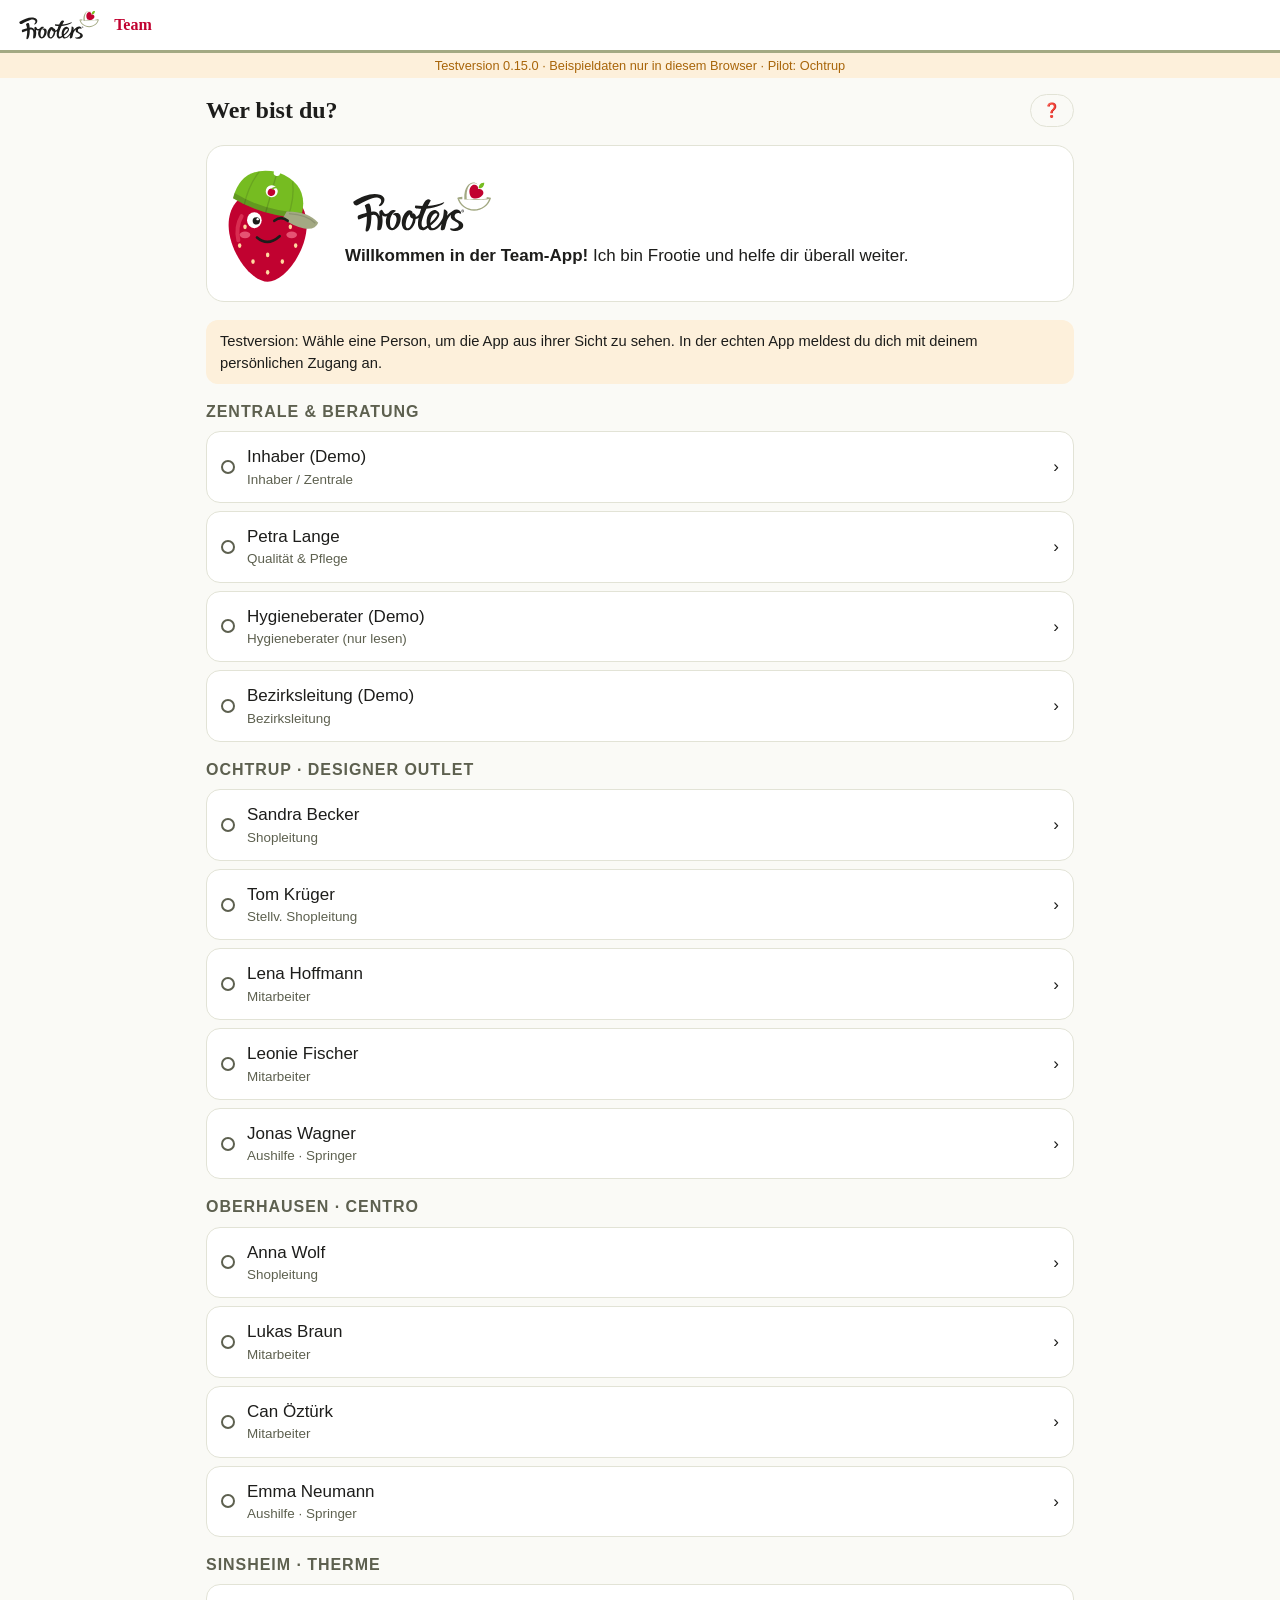
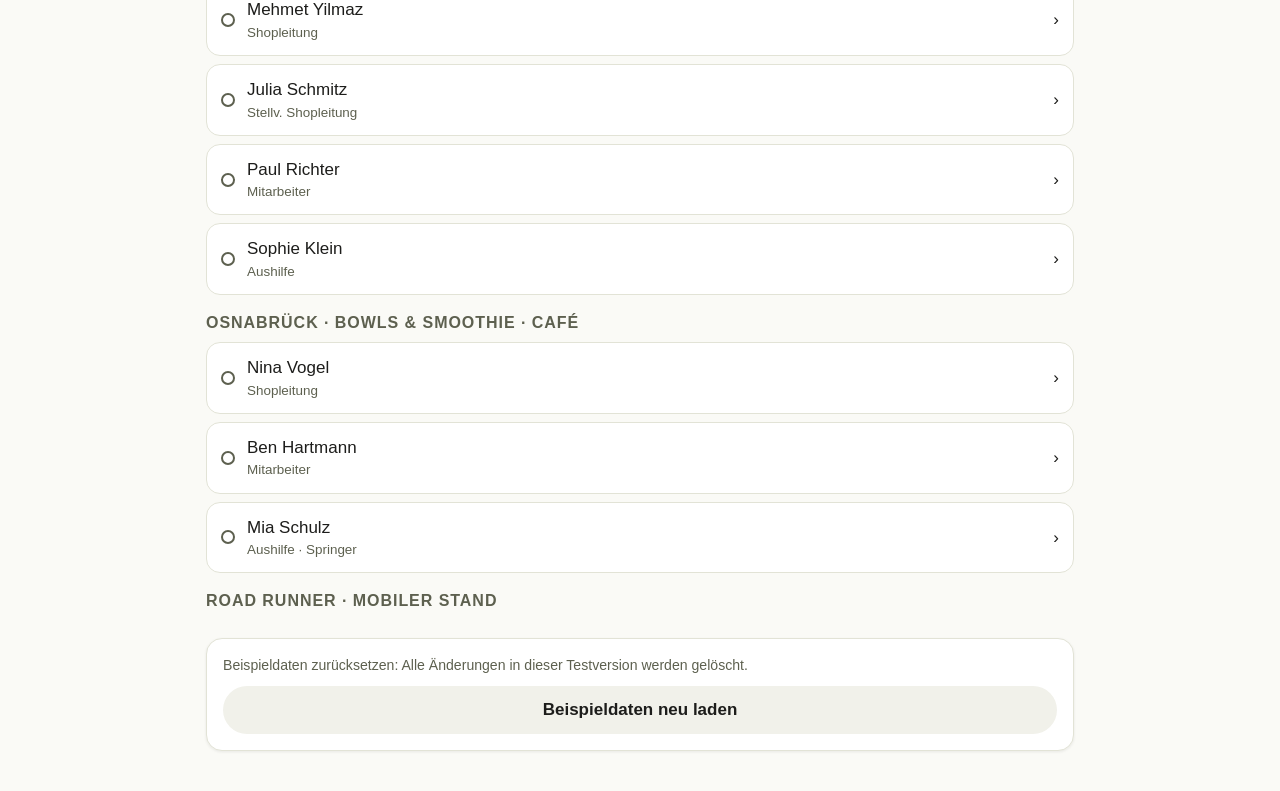
==== commit 6f574301: "Testversion 0.15.0: Büro einrichten Co-Authored-By: Claude Opus 5.5 <noreply@anthropic.com> Claude-S" ====
--- a/index.html
+++ b/index.html
@@ -11,14 +11,14 @@
 <link rel="manifest" href="manifest.webmanifest">
 <link rel="icon" href="frootie.svg" type="image/svg+xml">
 <link rel="apple-touch-icon" href="icon-192.png">
-<link rel="stylesheet" href="styles.css?v=0.14.0">
+<link rel="stylesheet" href="styles.css?v=0.15.0">
 </head>
 <body>
 <div id="app"><div style="padding:32px;text-align:center;font-family:sans-serif"><img src="logo.svg" alt="frooters" style="height:56px"><p>Team-App wird geladen …</p></div></div>
 <noscript>Bitte JavaScript einschalten.</noscript>
-<script src="logik.js?v=0.14.0"></script>
-<script src="daten.js?v=0.14.0"></script>
-<script src="buero.js?v=0.14.0"></script>
-<script src="app.js?v=0.14.0" data-v="0.14.0"></script>
+<script src="logik.js?v=0.15.0"></script>
+<script src="daten.js?v=0.15.0"></script>
+<script src="buero.js?v=0.15.0"></script>
+<script src="app.js?v=0.15.0" data-v="0.15.0"></script>
 </body>
 </html>
--- a/styles.css
+++ b/styles.css
@@ -470,6 +470,24 @@
 .re-anzeige { background: #b9d3a8; color: #22301a; border-radius: 10px; padding: 8px 12px; text-align: right; font-family: ui-monospace, monospace; display: grid; } .re-anzeige small { min-height: 1.2em; opacity: .7; } .re-anzeige b { font-size: 1.8rem; overflow-wrap: anywhere; }
 .re-tasten { display: grid; grid-template-columns: repeat(4, 1fr); gap: 8px; }
 .re-t { height: 52px; border: 0; border-radius: 12px; background: var(--tint); font-size: 1.25rem; font-weight: 700; } .re-t.op { background: var(--red); color: var(--on-red); } .re-t.breit { grid-column: span 2; }
+
+/* ---------- 0.15.0: Büro einrichten ---------- */
+.bu-einrichten .bu-obj { animation: bue-wackeln .32s ease-in-out infinite alternate; touch-action: none; cursor: grab; outline: 2px dashed rgba(193, 2, 48, .45); outline-offset: 1px; border-radius: 10px; user-select: none; -webkit-user-select: none; }
+.bu-einrichten .bu-obj:nth-child(2n) { animation-delay: -.16s; }
+.bu-einrichten .bu-obj.gewaehlt { animation: none; outline: 3px solid var(--red); background: rgba(193, 2, 48, .10); }
+.bu-einrichten .bu-obj.bu-zieht { animation: none; z-index: 20; opacity: .9; cursor: grabbing; }
+@keyframes bue-wackeln { from { transform: rotate(-1.6deg); } to { transform: rotate(1.6deg); } }
+@media (prefers-reduced-motion: reduce) { .bu-einrichten .bu-obj { animation: none; } }
+.bu-leer { border: 2px dashed rgba(59,47,42,.4); border-radius: 10px; background: rgba(255,255,255,.2); min-height: 64px; color: #3b2f2a; font-size: 1.3rem; display: grid; place-items: center; align-content: center; }
+.bu-leer small { font-size: .7rem; font-weight: 700; }
+.bu-einr-leiste { margin: 0 auto 12px; max-width: 760px; }
+.bue-katalog { display: grid; gap: 8px; }
+.bue-kat-teil { display: flex; align-items: center; gap: 10px; padding: 8px; border: 1px solid var(--line); border-radius: 12px; }
+.bue-kat-teil.da { background: var(--green-soft); border-color: var(--green); }
+.bue-kat-bild { flex: 0 0 56px; } .bue-kat-bild svg { width: 56px; height: auto; display: block; }
+.bue-kat-text { flex: 1; display: grid; gap: 2px; min-width: 0; } .bue-kat-text small { color: var(--muted); }
+.bu-o-uhr svg { max-width: 58px; } .bu-o-register svg { max-width: 76px; } .bu-o-kopierer svg { max-width: 92px; } .bu-o-becher svg { max-width: 44px; } .bu-o-figur svg { max-width: 54px; } .bu-o-rahmen svg { max-width: 70px; } .bu-o-pflanze svg { max-width: 44px; }
+.bu-o-pflanze { cursor: default; }
 @media print {
   body > *:not(#druckbereich) { display: none !important; }
   #druckbereich { display: block; container-type: inline-size; width: 100%; }
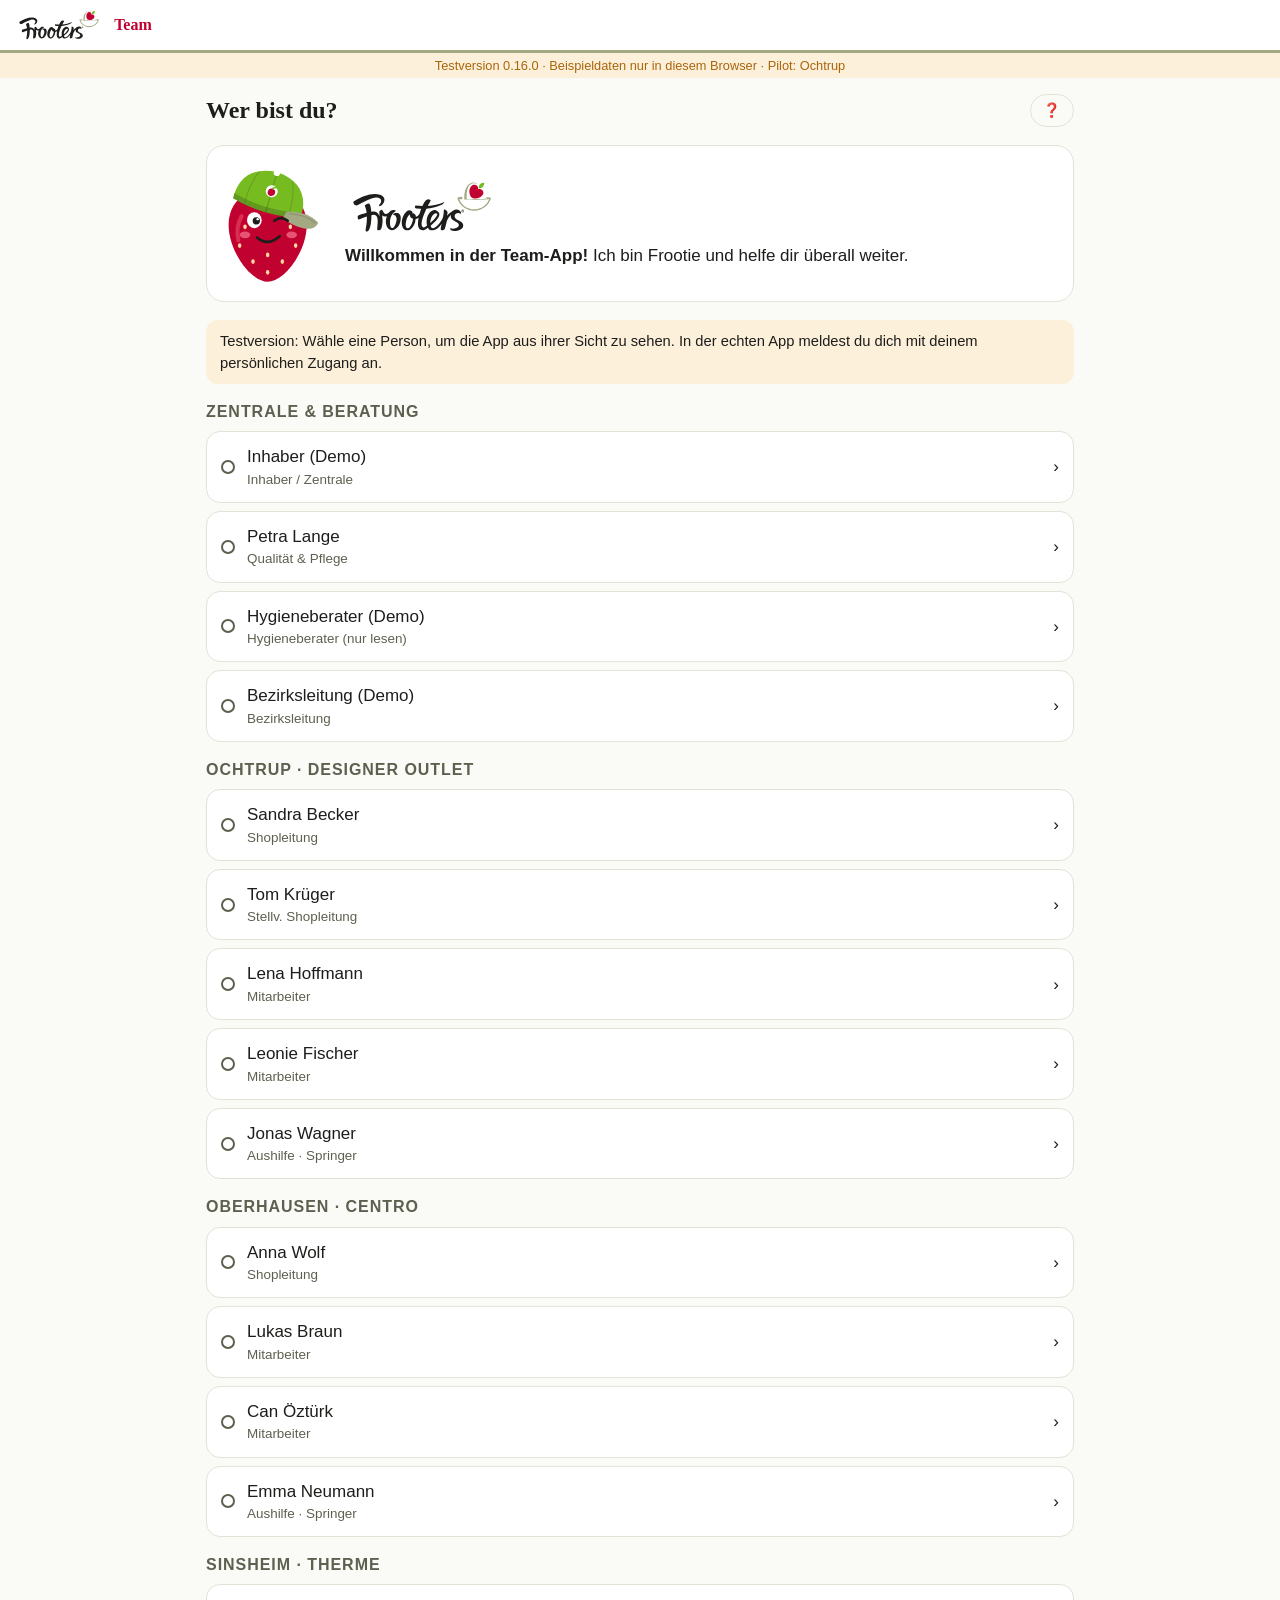
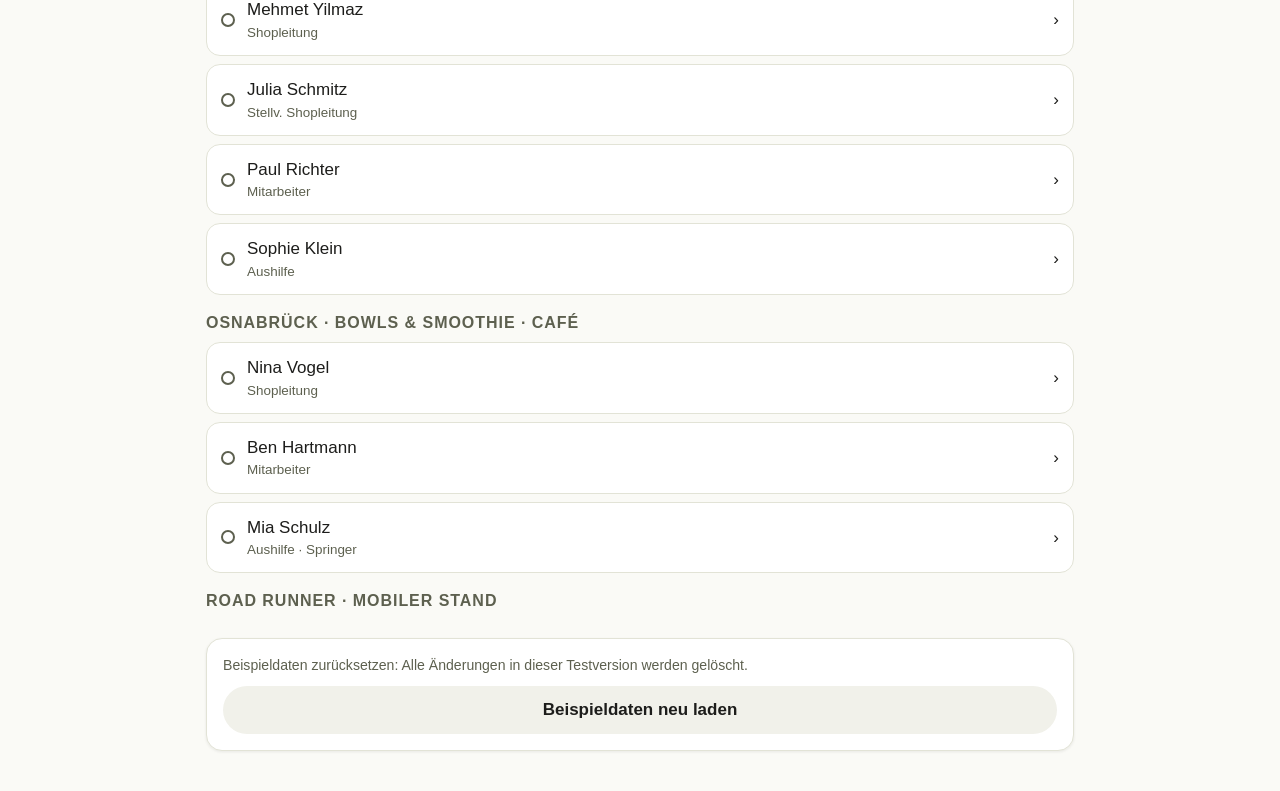
==== commit 65d9acfe: "Testversion 0.16.0: Shop-Tablet Co-Authored-By: Claude Opus 5.5 <noreply@anthropic.com> Claude-Sessi" ====
--- a/index.html
+++ b/index.html
@@ -11,14 +11,14 @@
 <link rel="manifest" href="manifest.webmanifest">
 <link rel="icon" href="frootie.svg" type="image/svg+xml">
 <link rel="apple-touch-icon" href="icon-192.png">
-<link rel="stylesheet" href="styles.css?v=0.15.0">
+<link rel="stylesheet" href="styles.css?v=0.16.0">
 </head>
 <body>
 <div id="app"><div style="padding:32px;text-align:center;font-family:sans-serif"><img src="logo.svg" alt="frooters" style="height:56px"><p>Team-App wird geladen …</p></div></div>
 <noscript>Bitte JavaScript einschalten.</noscript>
-<script src="logik.js?v=0.15.0"></script>
-<script src="daten.js?v=0.15.0"></script>
-<script src="buero.js?v=0.15.0"></script>
-<script src="app.js?v=0.15.0" data-v="0.15.0"></script>
+<script src="logik.js?v=0.16.0"></script>
+<script src="daten.js?v=0.16.0"></script>
+<script src="buero.js?v=0.16.0"></script>
+<script src="app.js?v=0.16.0" data-v="0.16.0"></script>
 </body>
 </html>
--- a/styles.css
+++ b/styles.css
@@ -488,6 +488,30 @@
 .bue-kat-text { flex: 1; display: grid; gap: 2px; min-width: 0; } .bue-kat-text small { color: var(--muted); }
 .bu-o-uhr svg { max-width: 58px; } .bu-o-register svg { max-width: 76px; } .bu-o-kopierer svg { max-width: 92px; } .bu-o-becher svg { max-width: 44px; } .bu-o-figur svg { max-width: 54px; } .bu-o-rahmen svg { max-width: 70px; } .bu-o-pflanze svg { max-width: 44px; }
 .bu-o-pflanze { cursor: default; }
+
+/* ---------- 0.16.0: Shop-Tablet ---------- */
+main.tb-main { max-width: 1100px; }
+.tb-kopf { display: grid; grid-template-columns: 1fr auto 1fr; align-items: center; gap: 12px; }
+.tb-kopf > div:first-child { display: grid; } .tb-uhr { font-family: var(--f-display); font-size: clamp(2.2rem, 7vw, 3.4rem); font-weight: 700; line-height: 1; color: var(--red); font-variant-numeric: tabular-nums; }
+.tb-fil { justify-self: end; display: grid; justify-items: end; font-weight: 700; color: var(--green); } .tb-fil small { color: var(--muted); font-weight: 400; }
+.tb-knoepfe { display: grid; grid-template-columns: repeat(auto-fit, minmax(220px, 1fr)); gap: 12px; } .tb-knoepfe.zwei { grid-template-columns: repeat(auto-fit, minmax(200px, 1fr)); }
+.tb-knopf { min-height: 120px; border: 1px solid var(--line); border-radius: 20px; background: var(--surface); box-shadow: var(--shadow); display: grid; place-items: center; align-content: center; gap: 4px; padding: 16px; text-align: center; color: var(--ink); }
+.tb-knopf span { font-size: 2.4rem; line-height: 1; } .tb-knopf b { font-family: var(--f-display); font-size: 1.2rem; } .tb-knopf small { color: var(--muted); }
+.tb-knopf.rot { background: var(--red); color: var(--on-red); border-color: transparent; } .tb-knopf.rot small { color: inherit; opacity: .85; }
+.tb-leute { display: flex; flex-wrap: wrap; gap: 8px; }
+.tb-person { display: grid; grid-template-columns: auto 1fr; column-gap: 6px; align-items: center; border: 1px solid var(--line); border-radius: 12px; padding: 6px 10px; background: var(--bg); } .tb-person small { grid-column: 2; color: var(--muted); font-size: .78rem; }
+.tb-zeile { display: flex; align-items: center; gap: 10px; }
+.tb-wahl { display: grid; grid-template-columns: repeat(auto-fill, minmax(130px, 1fr)); gap: 10px; }
+.tb-wer { display: grid; justify-items: center; gap: 4px; padding: 14px 8px; border: 1px solid var(--line); border-radius: 18px; background: var(--surface); color: var(--ink); box-shadow: var(--shadow); }
+.tb-wer small { color: var(--muted); font-size: .78rem; text-align: center; } .tb-wer.st-da { border-color: var(--green); } .tb-wer.st-pause { border-color: var(--amber); }
+.tb-av { width: 56px; height: 56px; border-radius: 50%; display: grid; place-items: center; background: var(--red-soft); color: var(--red); font-family: var(--f-display); font-size: 1.6rem; font-weight: 700; }
+.tb-pin { display: flex; justify-content: center; gap: 14px; margin: 8px 0; } .tb-pin span { width: 20px; height: 20px; border-radius: 50%; border: 2px solid var(--muted); } .tb-pin span.voll { background: var(--red); border-color: var(--red); }
+.tb-tasten { display: grid; grid-template-columns: repeat(3, 1fr); gap: 10px; max-width: 340px; margin: 0 auto; width: 100%; }
+.tb-taste { height: 70px; border: 1px solid var(--line); border-radius: 16px; background: var(--surface); color: var(--ink); font-size: 1.6rem; font-weight: 700; box-shadow: var(--shadow); } .tb-taste.ok { background: var(--green); color: #fff; border-color: transparent; font-size: 1.2rem; } .tb-taste:disabled { opacity: .4; }
+.tb-danke { background: var(--green-soft); color: var(--ink); border-radius: 16px; padding: 14px 18px; font-size: 1.3rem; font-weight: 700; text-align: center; } .tb-danke small { display: block; font-size: .9rem; font-weight: 400; color: var(--muted); }
+.tb-band { background: var(--red); color: var(--on-red); display: flex; align-items: center; justify-content: center; gap: 10px; padding: 4px 12px; font-size: .9rem; } .tb-band .chip { background: rgba(255,255,255,.9); color: #1d1d1b; border: 0; }
+.tb-warn { position: fixed; left: 50%; bottom: 20px; transform: translateX(-50%); z-index: 9000; background: #1d1d1b; color: #fff; border-radius: 99px; padding: 12px 20px; font-weight: 700; box-shadow: 0 6px 20px rgba(0,0,0,.3); }
+@media (max-width: 560px) { .tb-kopf { grid-template-columns: 1fr auto; } .tb-kopf .logo-plate { display: none; } }
 @media print {
   body > *:not(#druckbereich) { display: none !important; }
   #druckbereich { display: block; container-type: inline-size; width: 100%; }
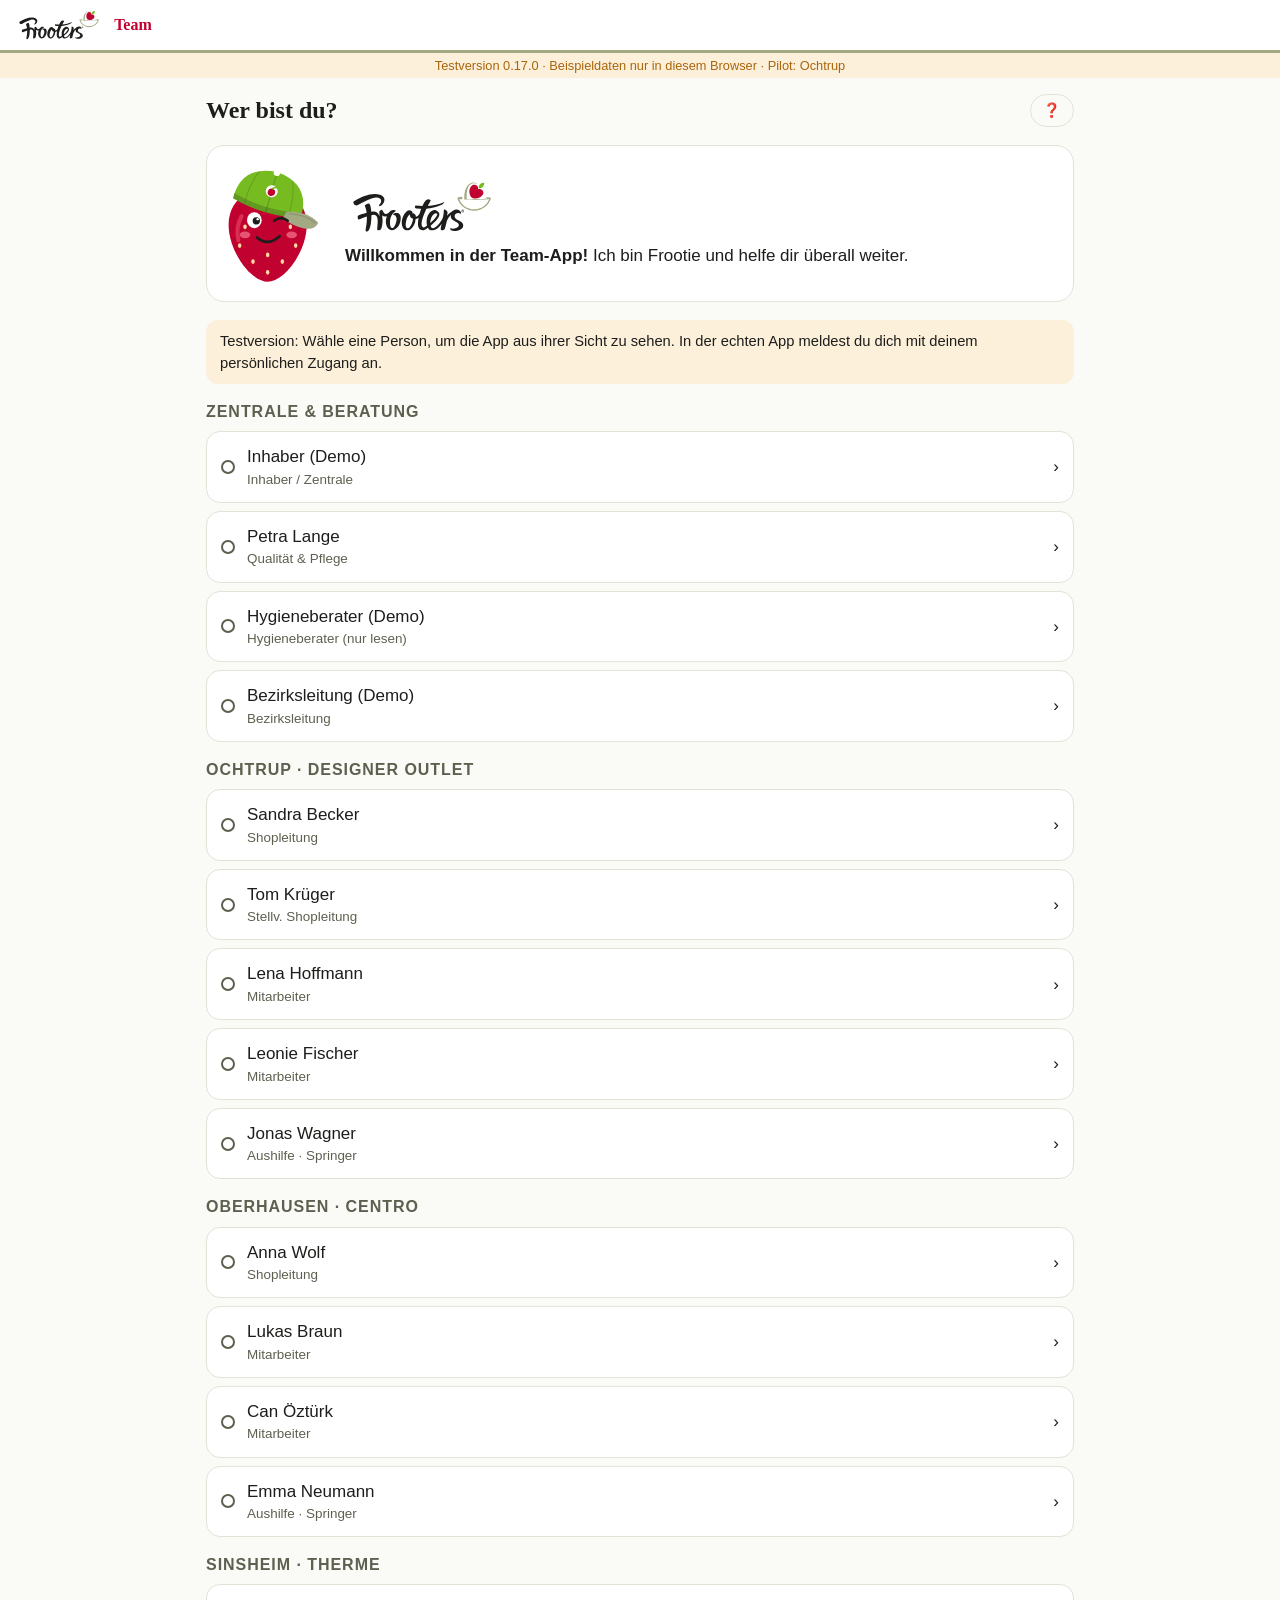
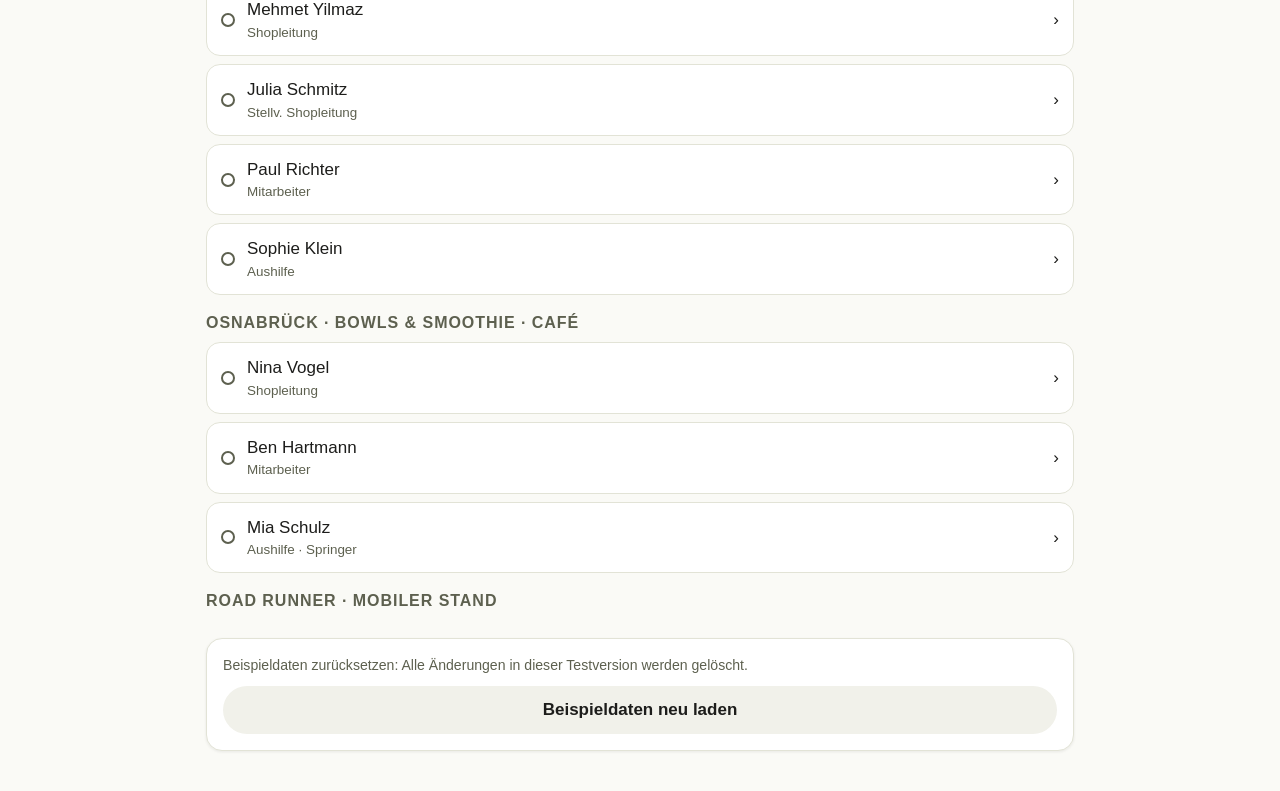
==== commit 1f4e0f92: "Testversion 0.17.0: Etiketten mit Barcode Co-Authored-By: Claude Opus 5.5 <noreply@anthropic.com> Cl" ====
--- a/index.html
+++ b/index.html
@@ -11,14 +11,14 @@
 <link rel="manifest" href="manifest.webmanifest">
 <link rel="icon" href="frootie.svg" type="image/svg+xml">
 <link rel="apple-touch-icon" href="icon-192.png">
-<link rel="stylesheet" href="styles.css?v=0.16.0">
+<link rel="stylesheet" href="styles.css?v=0.17.0">
 </head>
 <body>
 <div id="app"><div style="padding:32px;text-align:center;font-family:sans-serif"><img src="logo.svg" alt="frooters" style="height:56px"><p>Team-App wird geladen …</p></div></div>
 <noscript>Bitte JavaScript einschalten.</noscript>
-<script src="logik.js?v=0.16.0"></script>
-<script src="daten.js?v=0.16.0"></script>
-<script src="buero.js?v=0.16.0"></script>
-<script src="app.js?v=0.16.0" data-v="0.16.0"></script>
+<script src="logik.js?v=0.17.0"></script>
+<script src="daten.js?v=0.17.0"></script>
+<script src="buero.js?v=0.17.0"></script>
+<script src="app.js?v=0.17.0" data-v="0.17.0"></script>
 </body>
 </html>
--- a/styles.css
+++ b/styles.css
@@ -512,6 +512,32 @@
 .tb-band { background: var(--red); color: var(--on-red); display: flex; align-items: center; justify-content: center; gap: 10px; padding: 4px 12px; font-size: .9rem; } .tb-band .chip { background: rgba(255,255,255,.9); color: #1d1d1b; border: 0; }
 .tb-warn { position: fixed; left: 50%; bottom: 20px; transform: translateX(-50%); z-index: 9000; background: #1d1d1b; color: #fff; border-radius: 99px; padding: 12px 20px; font-weight: 700; box-shadow: 0 6px 20px rgba(0,0,0,.3); }
 @media (max-width: 560px) { .tb-kopf { grid-template-columns: 1fr auto; } .tb-kopf .logo-plate { display: none; } }
+
+/* ---------- 0.17.0: Etiketten mit Barcode (Maße in mm, Bildschirm und Druck gleich) ---------- */
+.et { position: relative; box-sizing: border-box; background: #fff; color: #1d1d1b; display: flex; flex-direction: column; overflow: hidden; font-family: var(--f-body); line-height: 1.2; }
+.et.rahmen { border: .3mm solid var(--etf); border-radius: 2.5mm; }
+.et-band { background: var(--etf); color: #fff; display: grid; text-align: center; } .et-band small { font-weight: 700; letter-spacing: .06em; text-transform: uppercase; opacity: .9; } .et-band b { font-family: var(--f-display); white-space: nowrap; overflow: hidden; text-overflow: ellipsis; }
+.et-rumpf { flex: 1; min-height: 0; display: flex; } .et-rumpf.neben { flex-direction: row; } .et-rumpf.unter { flex-direction: column; }
+.et-text { flex: 1; min-width: 0; min-height: 0; display: flex; flex-direction: column; gap: .8mm; overflow: hidden; }
+.et-preise { display: grid; gap: .3mm; } .et-preise span { display: flex; justify-content: space-between; align-items: baseline; gap: 1mm; } .et-preise i { font-style: normal; font-weight: 700; color: var(--etf); } .et-preise b { font-family: var(--f-display); font-size: 1.7em; }
+.et-preise span:only-child { justify-content: center; } .et-preise span:only-child b { font-size: 2.6em; }
+.et-details { font-size: .9em; color: #3b3d32; } .et-allergene { font-size: .78em; } .et-rot { color: #b91c1c; font-weight: 700; }
+.et-code { display: grid; justify-items: center; align-content: end; gap: .3mm; } .et-code small { font-size: .78em; font-weight: 700; font-variant-numeric: tabular-nums; letter-spacing: .03em; }
+.et-rumpf.neben .et-qr { flex: 0 0 42%; } .et-qr svg { width: 100%; height: auto; display: block; } .et-rumpf.unter .et-qr svg { width: auto; max-height: 100%; }
+.et-rumpf.unter .et-qr { flex: 1; min-height: 0; } .et-rumpf.unter .et-qr svg { height: 100%; }
+.et-strichbox { width: 100%; } .et-strich { width: 100%; display: block; }
+.et-oben { display: grid; grid-template-columns: minmax(0, auto) minmax(0, 1fr); gap: 14px; align-items: start; } @media (max-width: 560px) { .et-oben { grid-template-columns: minmax(0, 1fr); } }
+.et-vorschau { justify-items: center; } .et-skala { overflow: hidden; box-shadow: 0 2px 8px rgba(0,0,0,.18); border-radius: 4px; background: #fff; }
+.et-info { display: grid; gap: 6px; }
+.et-liste { display: grid; gap: 6px; } .et-zeile { display: flex; flex-wrap: wrap; gap: 8px; align-items: center; padding: 6px 8px; border-radius: 10px; background: var(--tint); } .et-zeile.an { outline: 2px solid var(--green); }
+.et-name { flex: 1 1 180px; border: 0; background: none; text-align: left; display: grid; color: var(--ink); padding: 0; } .et-name small { color: var(--muted); }
+.et-feld { display: grid; font-size: .75rem; color: var(--muted); } .et-feld input { width: 150px; padding: 5px 8px; border: 1px solid var(--line); border-radius: 8px; background: var(--surface); color: var(--ink); font-size: .9rem; }
+.et-anz { display: inline-flex; gap: 6px; align-items: center; } .et-anz b { min-width: 1.8em; text-align: center; }
+#druckbereich .et-bogen { display: none; }
+@media print {
+  #druckbereich .et-bogen { display: grid; width: 210mm; height: 297mm; padding: 6mm; box-sizing: border-box; justify-content: center; align-content: start; break-after: page; page-break-after: always; }
+  #druckbereich .et-bogen:last-child { break-after: auto; page-break-after: auto; }
+}
 @media print {
   body > *:not(#druckbereich) { display: none !important; }
   #druckbereich { display: block; container-type: inline-size; width: 100%; }
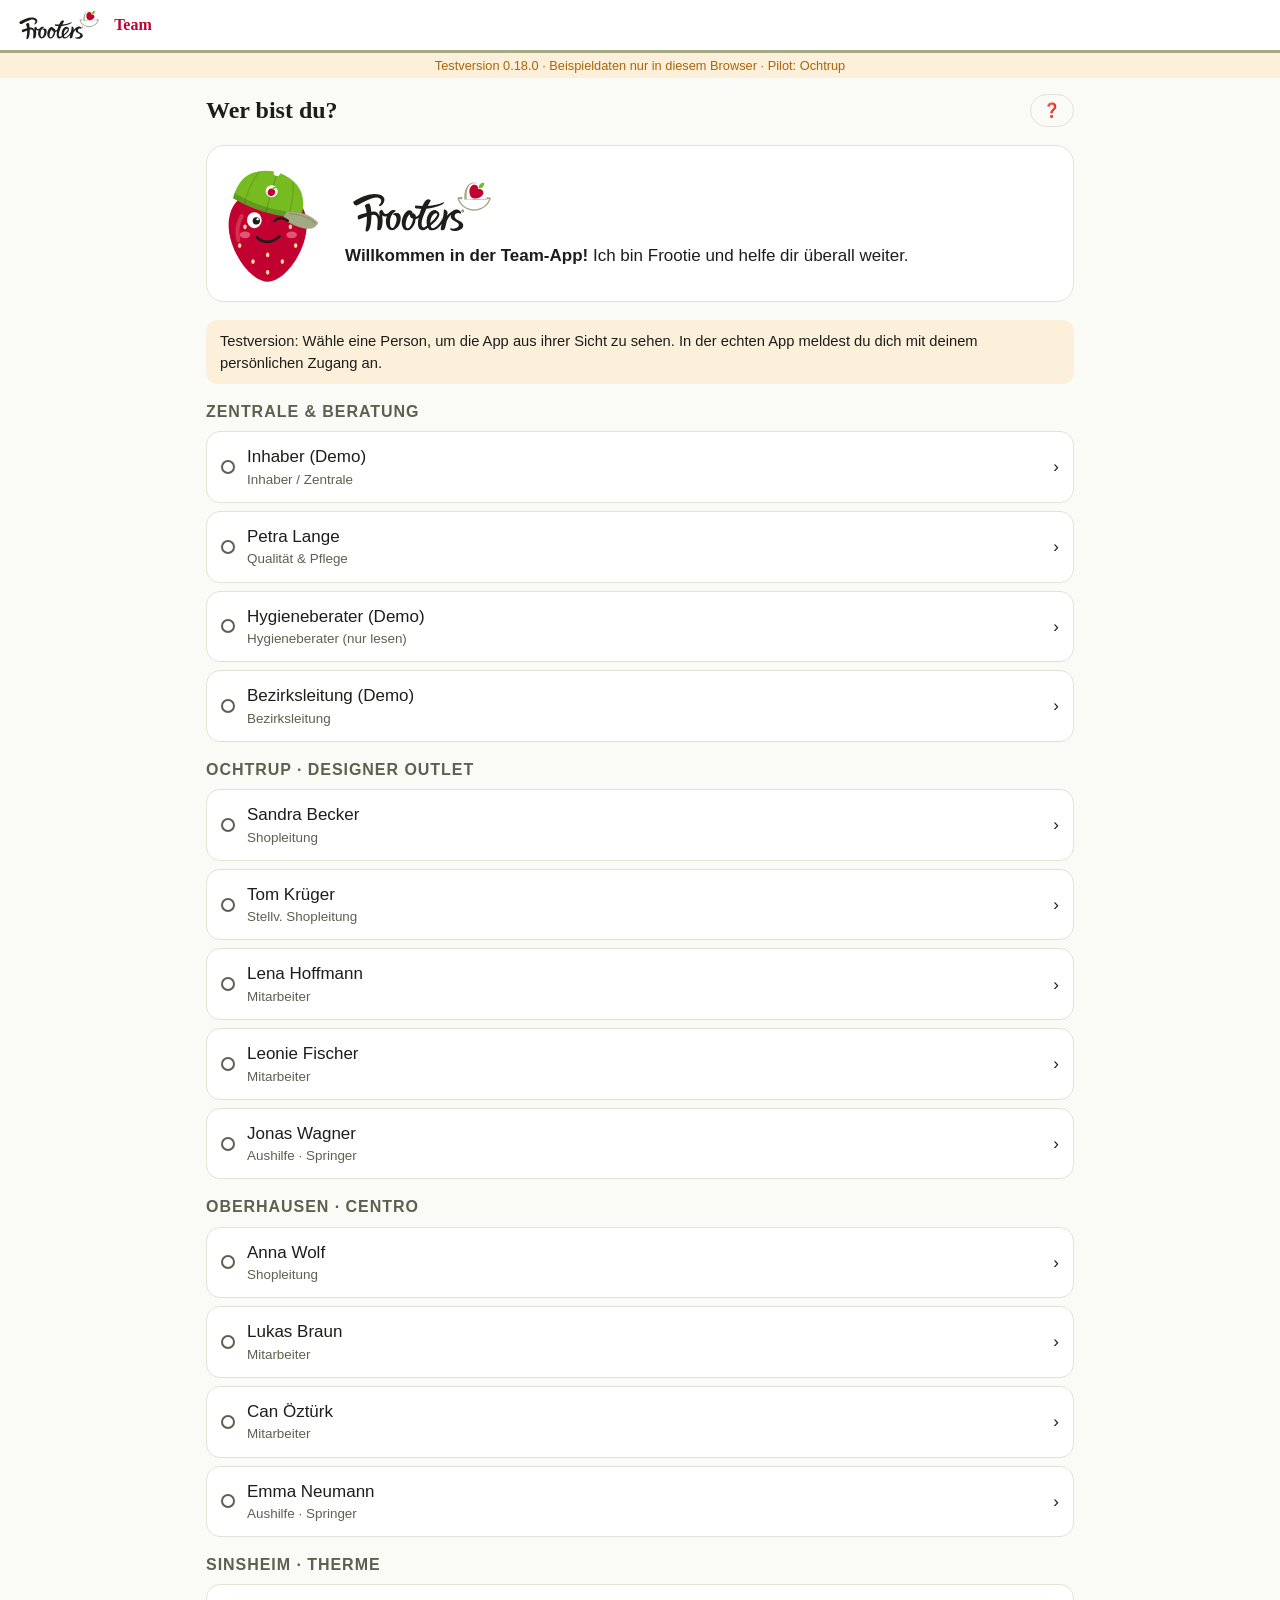
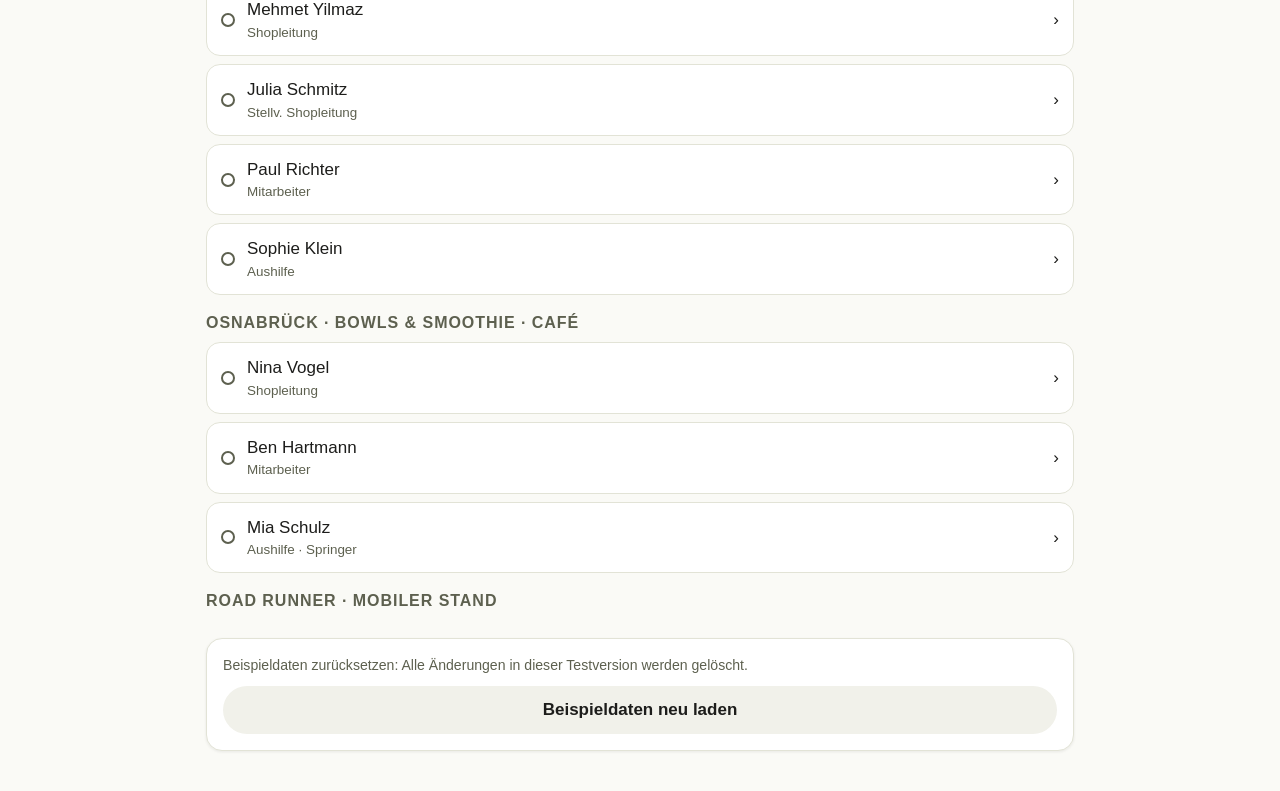
==== commit 503dee4e: "Testversion 0.18.0: Neues aus der Club-App, Modulauswahl ergänzt Co-Authored-By: Claude Opus 5.5 <no" ====
--- a/index.html
+++ b/index.html
@@ -11,14 +11,14 @@
 <link rel="manifest" href="manifest.webmanifest">
 <link rel="icon" href="frootie.svg" type="image/svg+xml">
 <link rel="apple-touch-icon" href="icon-192.png">
-<link rel="stylesheet" href="styles.css?v=0.17.0">
+<link rel="stylesheet" href="styles.css?v=0.18.0">
 </head>
 <body>
 <div id="app"><div style="padding:32px;text-align:center;font-family:sans-serif"><img src="logo.svg" alt="frooters" style="height:56px"><p>Team-App wird geladen …</p></div></div>
 <noscript>Bitte JavaScript einschalten.</noscript>
-<script src="logik.js?v=0.17.0"></script>
-<script src="daten.js?v=0.17.0"></script>
-<script src="buero.js?v=0.17.0"></script>
-<script src="app.js?v=0.17.0" data-v="0.17.0"></script>
+<script src="logik.js?v=0.18.0"></script>
+<script src="daten.js?v=0.18.0"></script>
+<script src="buero.js?v=0.18.0"></script>
+<script src="app.js?v=0.18.0" data-v="0.18.0"></script>
 </body>
 </html>
--- a/styles.css
+++ b/styles.css
@@ -534,6 +534,26 @@
 .et-feld { display: grid; font-size: .75rem; color: var(--muted); } .et-feld input { width: 150px; padding: 5px 8px; border: 1px solid var(--line); border-radius: 8px; background: var(--surface); color: var(--ink); font-size: .9rem; }
 .et-anz { display: inline-flex; gap: 6px; align-items: center; } .et-anz b { min-width: 1.8em; text-align: center; }
 #druckbereich .et-bogen { display: none; }
+
+/* ---------- 0.18.0: aus der Club-App (Tagesordnung, Protokoll, Tagesplan, ausgeblendete Kacheln) ---------- */
+.chip.an-bereit { background: var(--green-soft); border-color: var(--green); color: var(--green); font-weight: 700; } .chip.an-rot { background: var(--red); color: var(--on-red); border-color: transparent; }
+.kachel.versteckt { opacity: .7; border-style: dashed; }
+.kachel-schalter { margin-bottom: -6px; }
+.bp-zeile { font-size: 2.2cqw; margin: 1cqw 0; } .bespr h3 { font-size: 2.4cqw; margin-top: 2cqw; }
+.bp-teiln { display: grid; grid-template-columns: repeat(3, 1fr); gap: .6cqw 2cqw; font-size: 2.1cqw; } .bp-teiln i { color: #5d604f; }
+.bp-tab td:first-child { width: 6%; } .bp-tab td:nth-child(3), .bp-tab td:nth-child(4) { width: 14%; }
+.bp-linien { height: var(--bp-lh, 5cqw); background: repeating-linear-gradient(180deg, transparent 0 2.2cqw, #d8dccb 2.2cqw 2.35cqw); margin-top: .4cqw; }
+.bespr .dp-rumpf { gap: 1.2cqw; } .bespr h1 { font-size: 6.5cqw; }
+.tagesplan .dp-rumpf { gap: 1cqw; } .tp-info { font-size: 1.5cqw; }
+.tp-tab { width: 100%; border-collapse: collapse; font-size: 1.3cqw; table-layout: fixed; }
+.tp-tab th { text-align: left; font-size: 1.1cqw; color: #5d604f; padding: .4cqw; border-bottom: .15cqw solid #a3a983; } .tp-tab td { padding: .35cqw .4cqw; border-bottom: .1cqw solid #e2e3d6; vertical-align: middle; }
+.tp-tab th:nth-child(1) { width: 15%; } .tp-tab th:nth-child(2) { width: 15%; } .tp-tab th:nth-child(4) { width: 5%; text-align: right; } .tp-std { text-align: right; font-variant-numeric: tabular-nums; }
+.tp-name small { display: block; color: #5d604f; font-size: .85em; } .tp-wunsch { font-size: .9em; }
+.tp-bahn { position: relative; height: 2.4cqw; } .tp-bahn > i { position: absolute; top: 0; bottom: 0; width: .08cqw; background: #e2e3d6; } .tp-skala > i em { position: absolute; top: -.2cqw; left: .2cqw; font-style: normal; font-size: .95cqw; color: #5d604f; }
+.tp-balken { position: absolute; top: .3cqw; bottom: .3cqw; border-radius: .5cqw; color: #fff; font-size: 1.05cqw; font-weight: 700; display: flex; align-items: center; justify-content: center; white-space: nowrap; overflow: hidden; background: #4f8a12; }
+.tp-balken.r-shopleitung { background: #c10230; } .tp-balken.r-stv { background: #e0365c; } .tp-balken.r-aushilfe { background: repeating-linear-gradient(135deg, #7d8360 0 .6cqw, #959b78 .6cqw 1.2cqw); }
+.tp-slot { position: absolute; top: .3cqw; bottom: .3cqw; font-size: .85cqw; display: flex; align-items: center; justify-content: center; border-right: .1cqw solid #fff; background: #eef6e2; color: #2f4d12; }
+.tp-slot.st-rot { background: #fbe5ea; color: #9e0227; font-weight: 700; } .tp-slot.st-gelb { background: #fdf0db; color: #8a5200; } .tp-slot.st-ueber { background: #e3ecf5; }
 @media print {
   #druckbereich .et-bogen { display: grid; width: 210mm; height: 297mm; padding: 6mm; box-sizing: border-box; justify-content: center; align-content: start; break-after: page; page-break-after: always; }
   #druckbereich .et-bogen:last-child { break-after: auto; page-break-after: auto; }
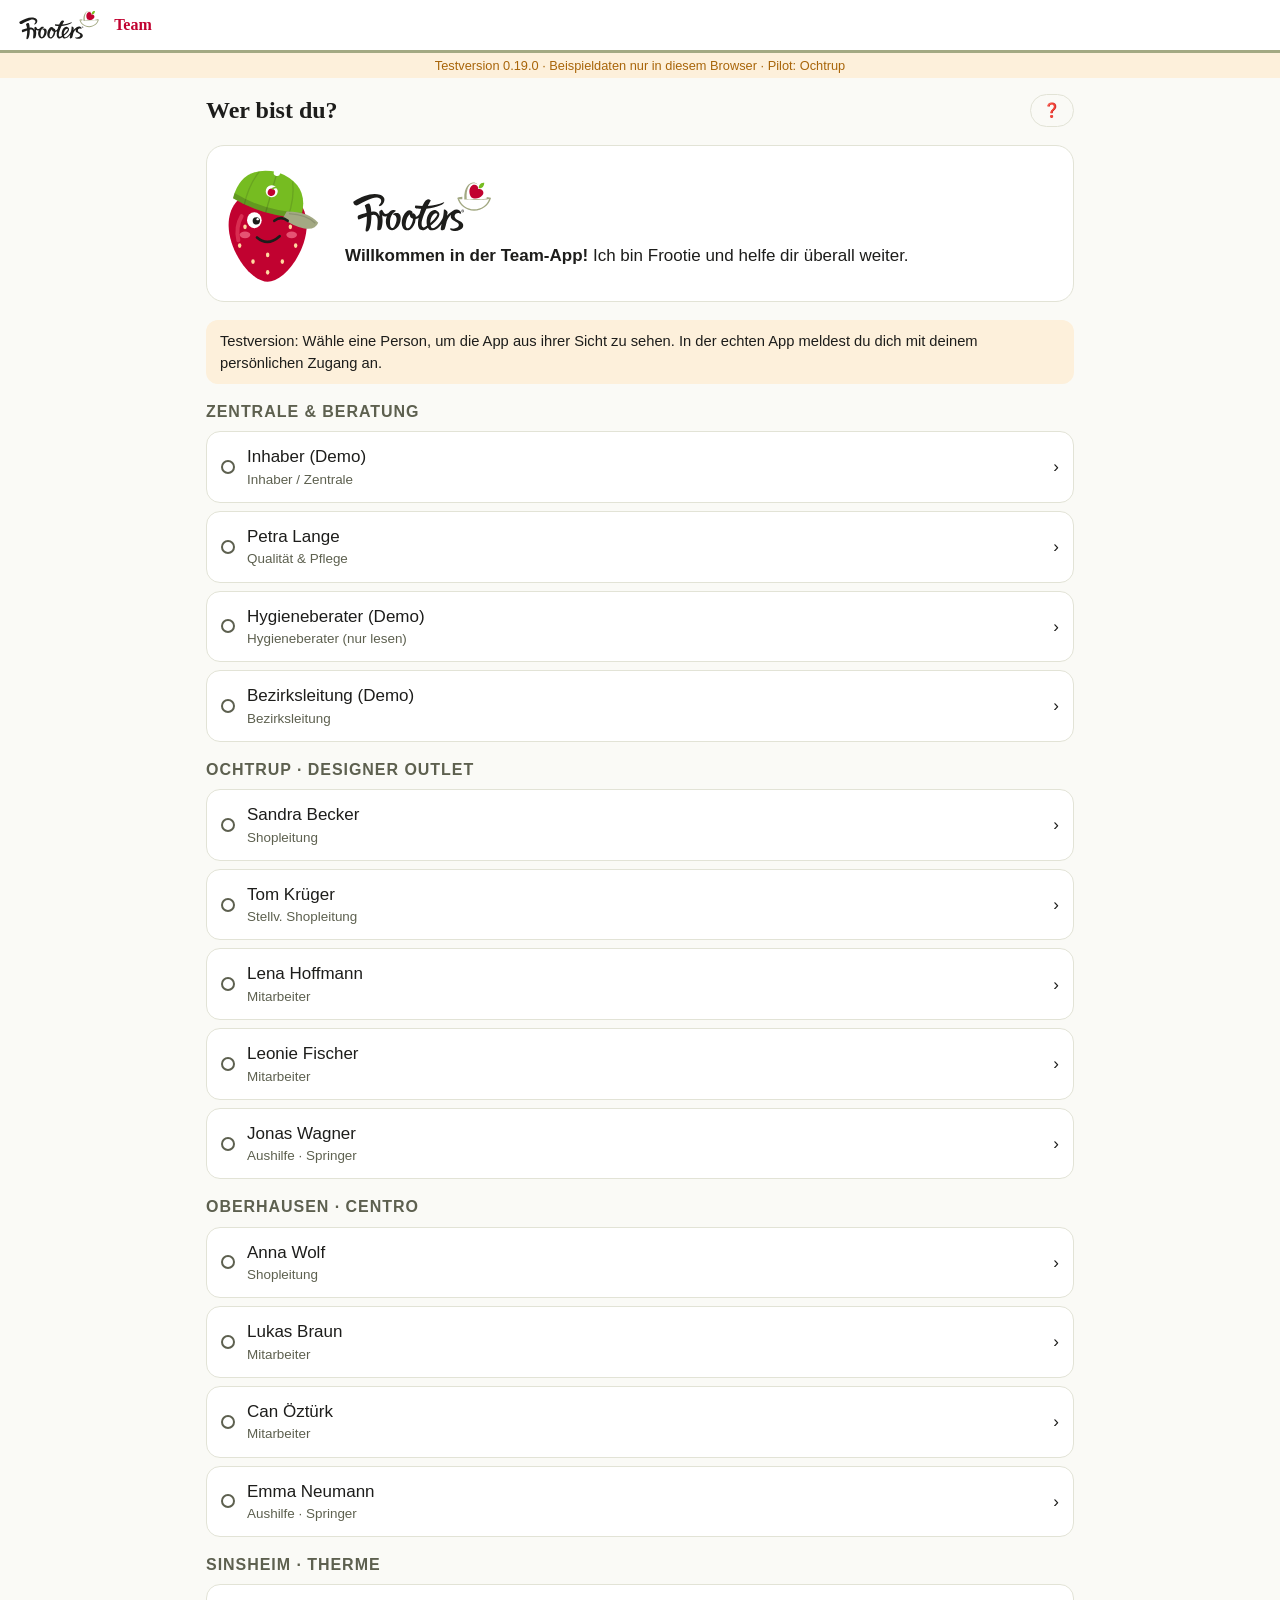
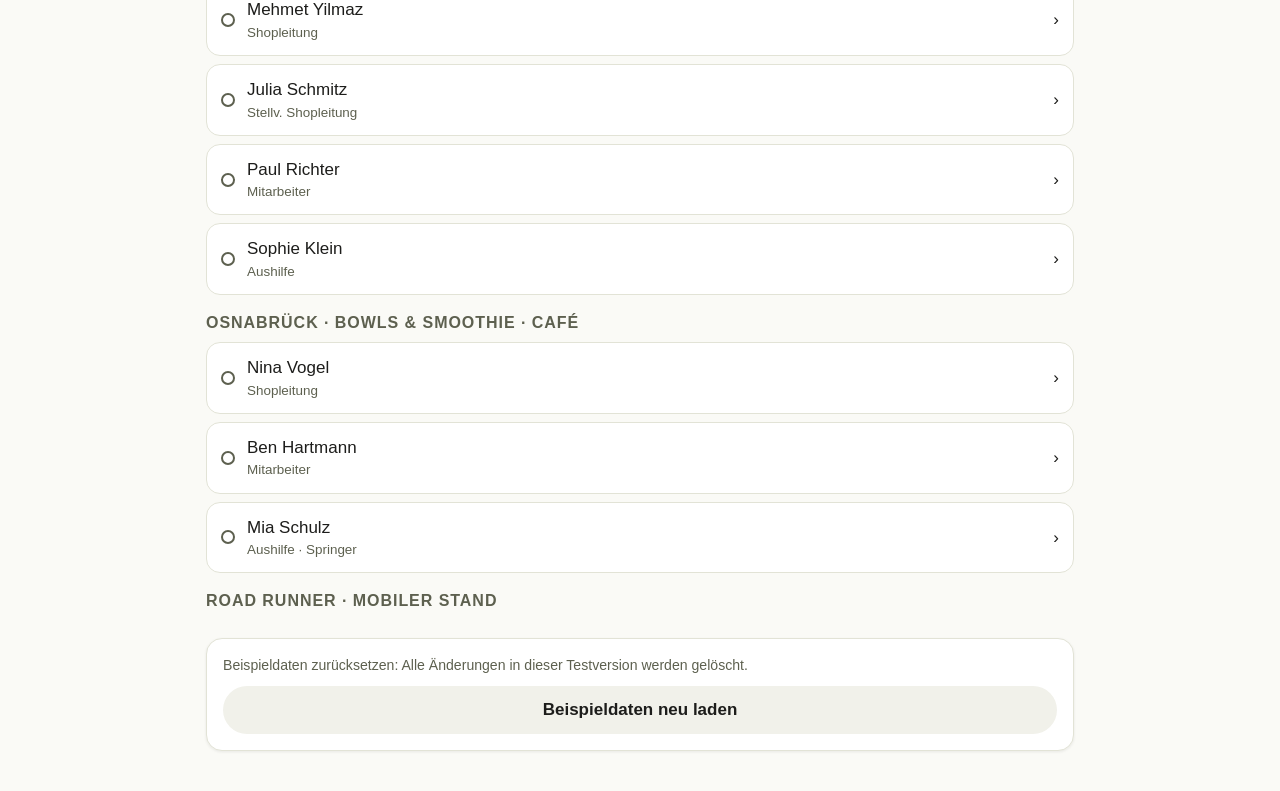
==== commit 3457d329: "Testversion 0.19.0: PC-Menü in aufklappbaren Gruppen Co-Authored-By: Claude Opus 5.5 <noreply@anthro" ====
--- a/index.html
+++ b/index.html
@@ -11,14 +11,14 @@
 <link rel="manifest" href="manifest.webmanifest">
 <link rel="icon" href="frootie.svg" type="image/svg+xml">
 <link rel="apple-touch-icon" href="icon-192.png">
-<link rel="stylesheet" href="styles.css?v=0.18.0">
+<link rel="stylesheet" href="styles.css?v=0.19.0">
 </head>
 <body>
 <div id="app"><div style="padding:32px;text-align:center;font-family:sans-serif"><img src="logo.svg" alt="frooters" style="height:56px"><p>Team-App wird geladen …</p></div></div>
 <noscript>Bitte JavaScript einschalten.</noscript>
-<script src="logik.js?v=0.18.0"></script>
-<script src="daten.js?v=0.18.0"></script>
-<script src="buero.js?v=0.18.0"></script>
-<script src="app.js?v=0.18.0" data-v="0.18.0"></script>
+<script src="logik.js?v=0.19.0"></script>
+<script src="daten.js?v=0.19.0"></script>
+<script src="buero.js?v=0.19.0"></script>
+<script src="app.js?v=0.19.0" data-v="0.19.0"></script>
 </body>
 </html>
--- a/styles.css
+++ b/styles.css
@@ -307,7 +307,7 @@
 table.pc-tab tr.gewaehlt td { background: var(--green-soft); } table.pc-tab tr.inaktiv td { opacity: .55; }
 @media (max-width: 560px) { .gitter3 { grid-template-columns: repeat(2, minmax(0, 1fr)); } .ber-zeile { grid-template-columns: minmax(0, 1fr) minmax(0, 1fr) auto minmax(0, 1fr); } .spr-zeile { grid-template-columns: minmax(0, 1fr) minmax(0, 1fr); } .spr-zeile > :last-child { grid-column: 1 / -1; } }
 /* PC: Seitenleiste links, Inhalt breit */
-.pc-rahmen { display: grid; grid-template-columns: 240px minmax(0, 1fr); align-items: start; }
+.pc-rahmen { display: grid; grid-template-columns: 250px minmax(0, 1fr); align-items: start; }
 .pc-nav { position: sticky; top: 64px; max-height: calc(100vh - 64px); overflow-y: auto; background: var(--surface); border-right: 1px solid var(--line); padding: 12px 10px 24px; display: grid; gap: 2px; align-content: start; min-height: calc(100vh - 64px); }
 .pc-nav h3 { font-family: var(--f-body); font-size: .72rem; text-transform: uppercase; letter-spacing: .08em; color: var(--muted); margin: 12px 10px 4px; }
 .pc-nav button { display: flex; align-items: center; gap: 10px; width: 100%; text-align: left; border: 0; background: none; padding: 7px 10px; border-radius: 10px; font-size: .92rem; color: var(--ink); }
@@ -565,3 +565,32 @@
   #druckbereich .druckblatt:not(.bericht) { height: 100vh; aspect-ratio: auto; }
   * { -webkit-print-color-adjust: exact; print-color-adjust: exact; }
 }
+
+/* 0.19.0: PC-Seitenleiste in Gruppen zum Aufklappen, ganz einklappbar */
+.pc-rahmen.schmal { grid-template-columns: 64px minmax(0, 1fr); }
+.pc-nav { gap: 4px; grid-template-columns: minmax(0, 1fr); }
+.pc-nav > * { min-width: 0; }
+.pc-nav .sym { width: 1.4em; text-align: center; flex: none; }
+.pc-nav .txt { flex: 1; min-width: 0; overflow: hidden; text-overflow: ellipsis; white-space: nowrap; }
+.pc-nav .nav-oben { display: flex; gap: 4px; align-items: center; margin-bottom: 6px; }
+.pc-nav .nav-oben > button:first-child { flex: 1; }
+.pc-nav .nav-klapp { width: 34px; flex: none; justify-content: center; color: var(--muted); font-size: 1.1rem; border: 1px solid var(--line); }
+.pc-nav .nav-gruppe { border-radius: 12px; }
+.pc-nav .nav-gruppe.auf { background: var(--tint); padding-bottom: 4px; }
+.pc-nav .kopf-g { font-weight: 600; }
+.pc-nav .nav-gruppe.drin:not(.auf) .kopf-g { color: var(--red); }
+.pc-nav .kopf-g .pfeil { color: var(--muted); font-size: .8rem; transition: transform .15s; margin-left: 4px; }
+.pc-nav .nav-gruppe.auf .kopf-g .pfeil { transform: rotate(90deg); }
+.pc-nav .zahl + .pfeil { margin-left: 6px; }
+.pc-nav .unter { display: grid; gap: 1px; }
+.pc-nav .unter button { padding-left: 20px; font-size: .88rem; }
+.pc-nav .nav-unten { margin-top: 14px; padding-top: 10px; border-top: 1px solid var(--line); display: grid; gap: 1px; }
+.pc-nav .nav-unten button { font-size: .85rem; color: var(--muted); }
+.pc-nav.schmal { padding: 12px 6px 24px; }
+.pc-nav.schmal .txt, .pc-nav.schmal .pfeil { display: none; }
+.pc-nav.schmal .nav-oben { flex-direction: column; }
+.pc-nav.schmal .nav-oben > button:first-child { width: 100%; }
+.pc-nav.schmal button { justify-content: center; padding: 8px 4px; position: relative; }
+.pc-nav.schmal .sym { font-size: 1.15rem; }
+.pc-nav.schmal .zahl { position: absolute; top: 0; right: 2px; min-width: 16px; padding: 0 4px; font-size: .62rem; margin: 0; }
+@media (prefers-reduced-motion: reduce) { .pc-nav .kopf-g .pfeil { transition: none; } }
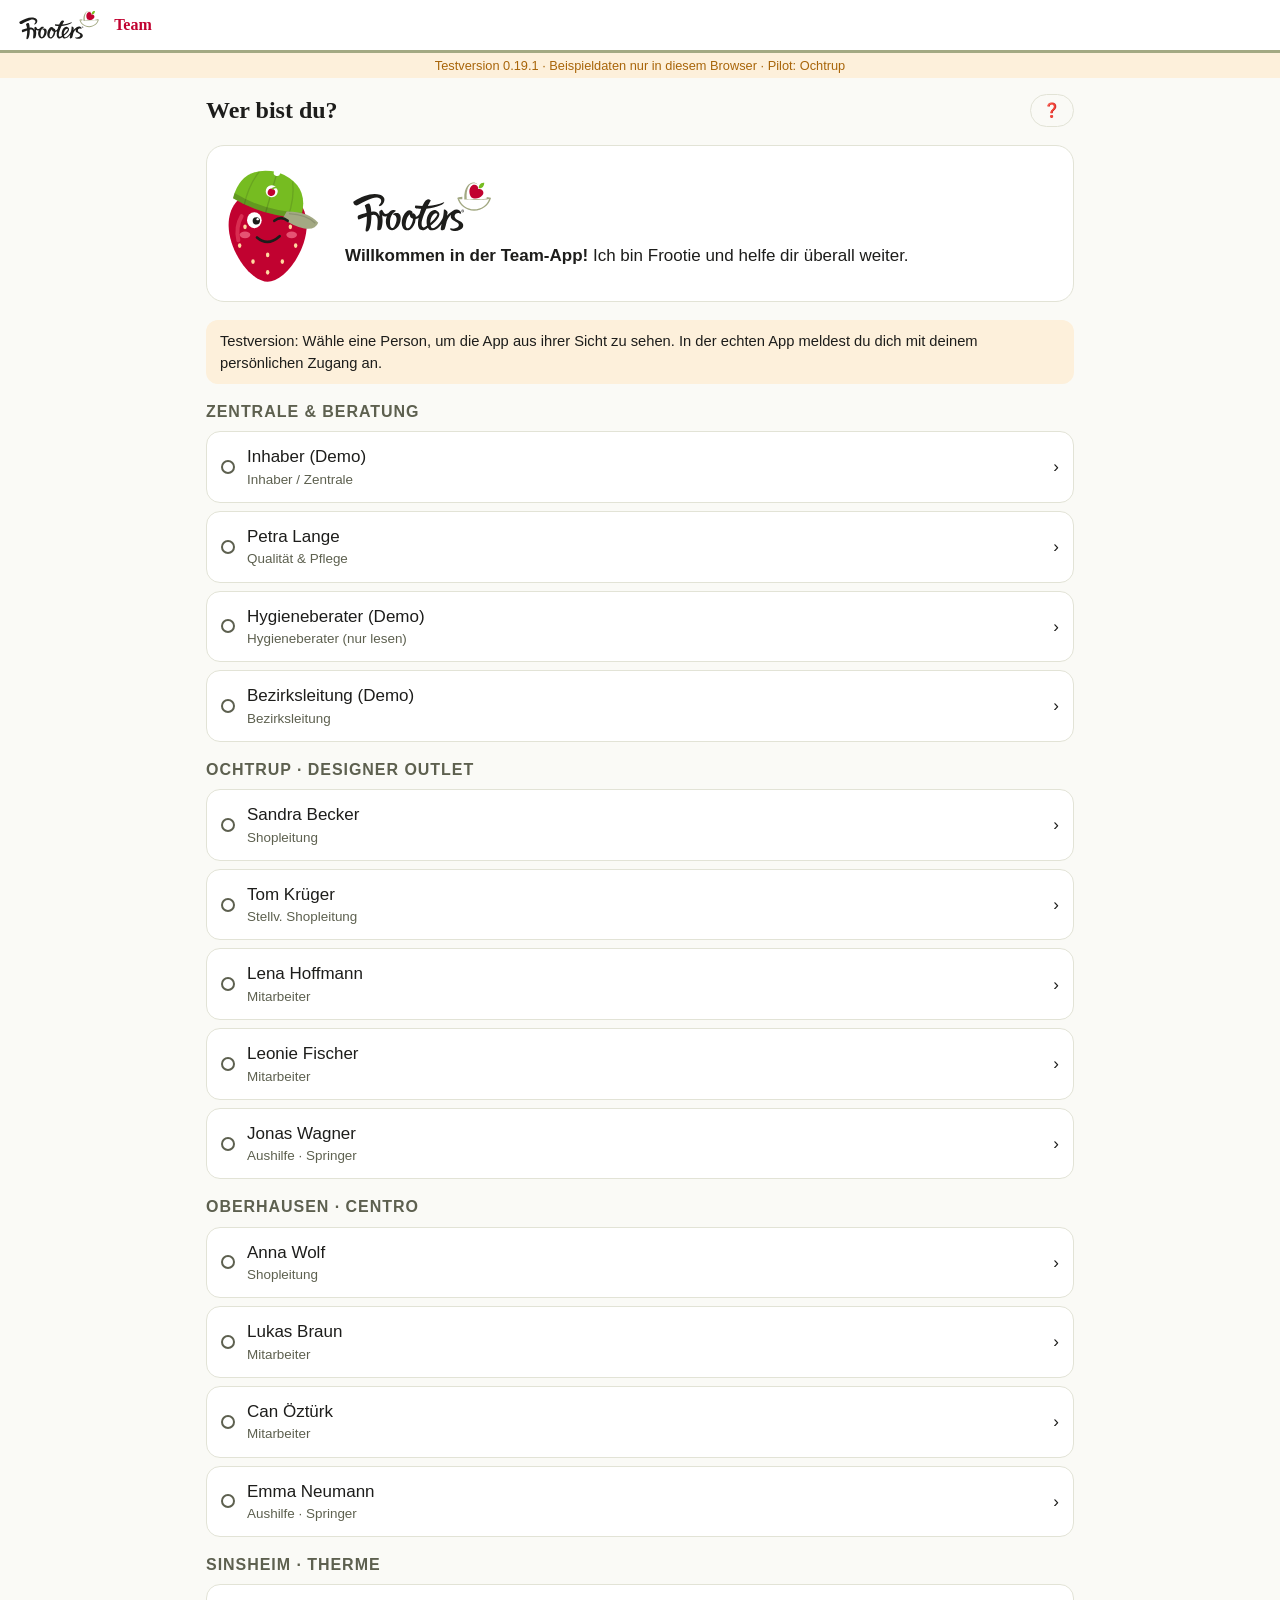
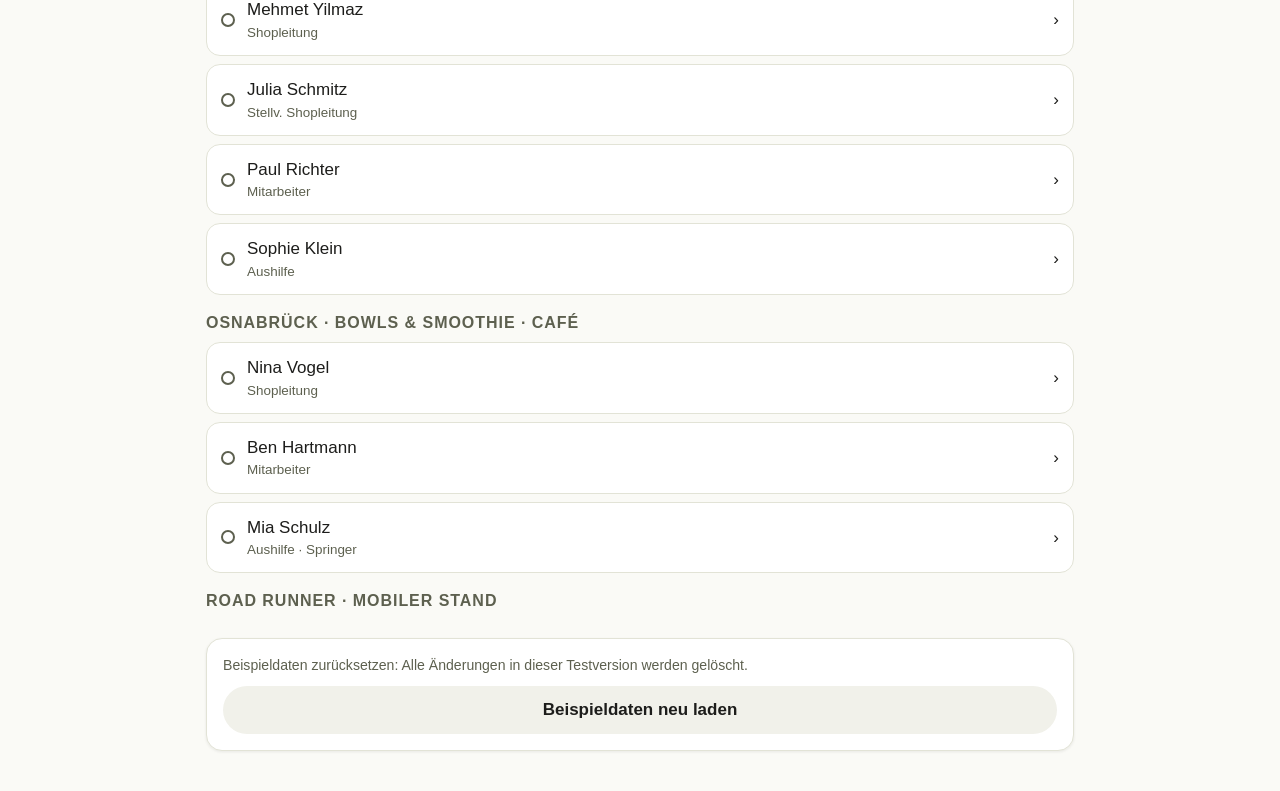
==== commit c89e6c56: "Testversion 0.19.1: Update kommt schneller an Co-Authored-By: Claude Opus 5.5 <noreply@anthropic.com" ====
--- a/index.html
+++ b/index.html
@@ -11,14 +11,14 @@
 <link rel="manifest" href="manifest.webmanifest">
 <link rel="icon" href="frootie.svg" type="image/svg+xml">
 <link rel="apple-touch-icon" href="icon-192.png">
-<link rel="stylesheet" href="styles.css?v=0.19.0">
+<link rel="stylesheet" href="styles.css?v=0.19.1">
 </head>
 <body>
 <div id="app"><div style="padding:32px;text-align:center;font-family:sans-serif"><img src="logo.svg" alt="frooters" style="height:56px"><p>Team-App wird geladen …</p></div></div>
 <noscript>Bitte JavaScript einschalten.</noscript>
-<script src="logik.js?v=0.19.0"></script>
-<script src="daten.js?v=0.19.0"></script>
-<script src="buero.js?v=0.19.0"></script>
-<script src="app.js?v=0.19.0" data-v="0.19.0"></script>
+<script src="logik.js?v=0.19.1"></script>
+<script src="daten.js?v=0.19.1"></script>
+<script src="buero.js?v=0.19.1"></script>
+<script src="app.js?v=0.19.1" data-v="0.19.1"></script>
 </body>
 </html>
